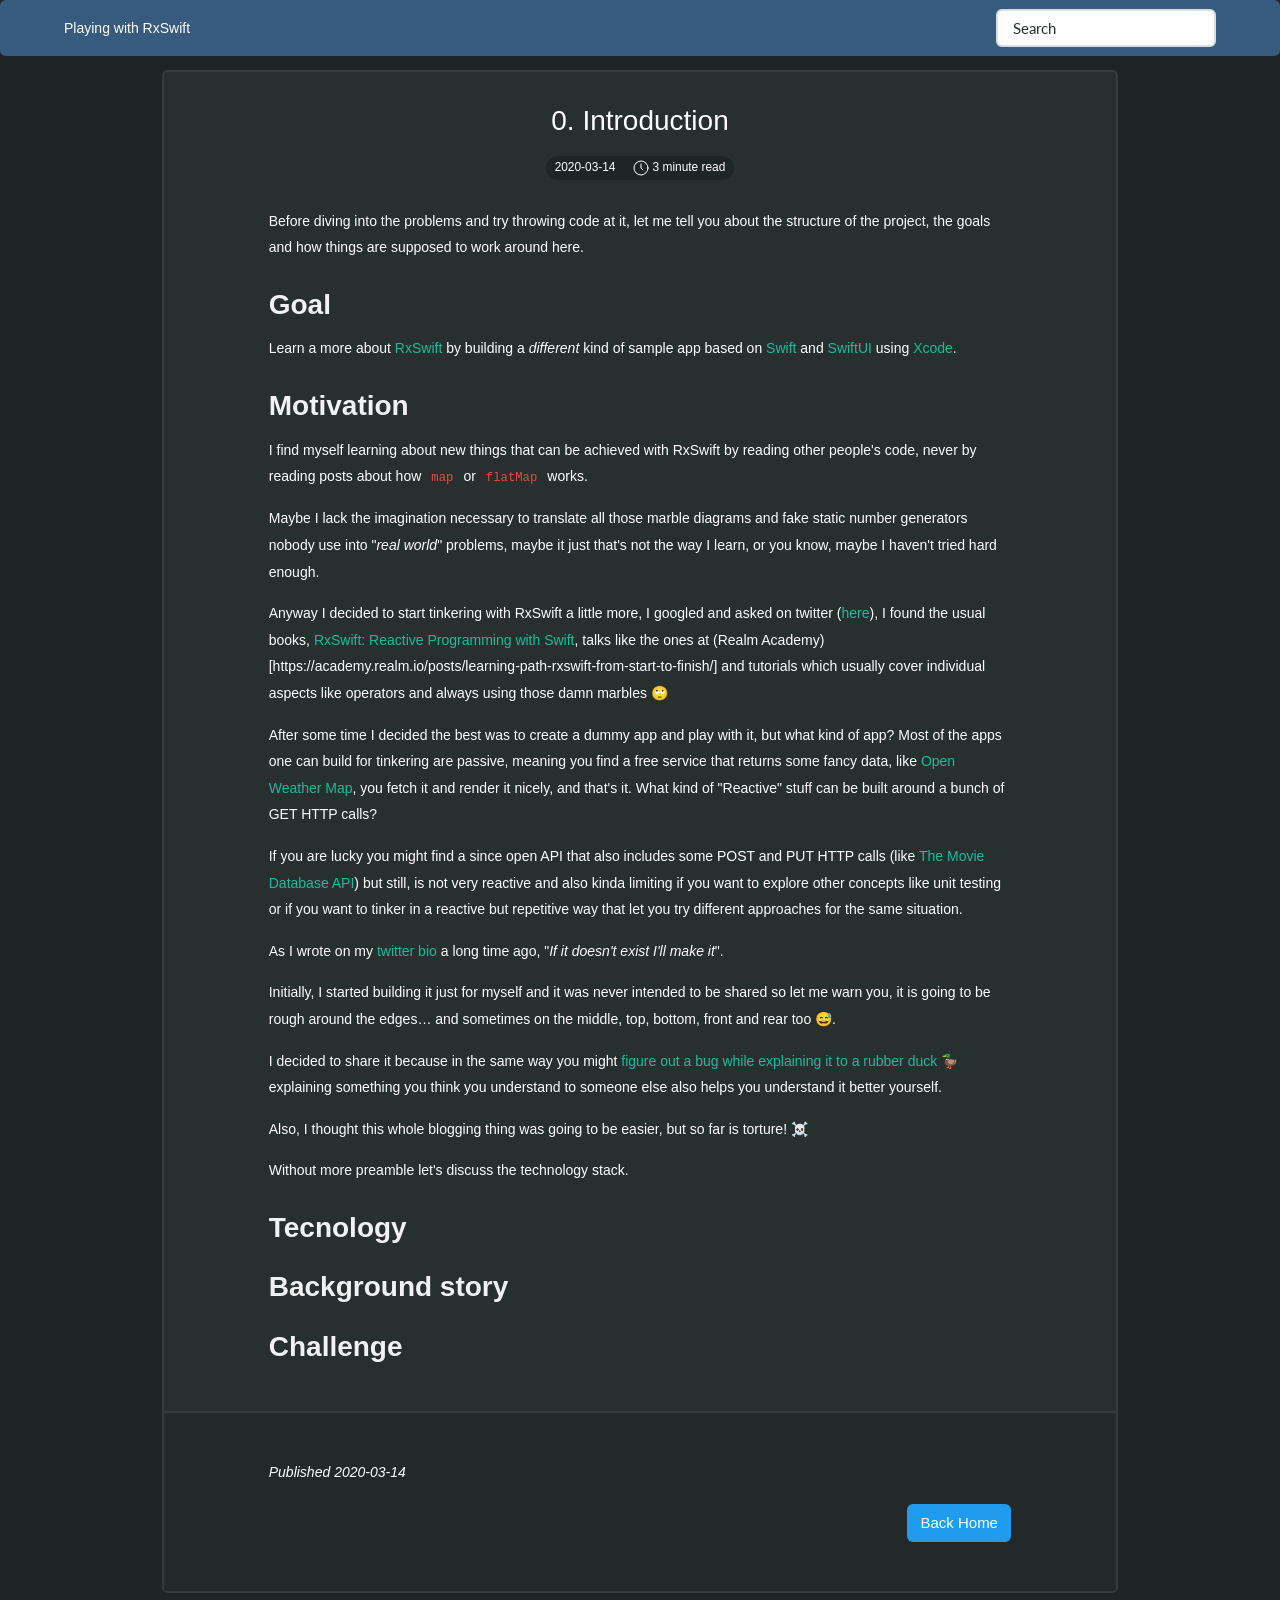
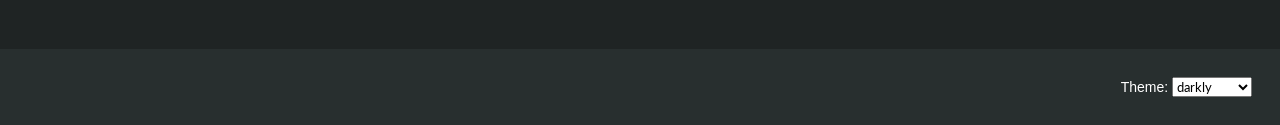
==== post-000/index.html @ ed0765fe "Rewritting history and re-adding ONLY the static content here, no markdown, no source, no nothing el" ====
<!DOCTYPE html>
<html>

<head>
    
    <meta http-equiv="X-UA-Compatible" content="IE=edge">
    <meta http-equiv="content-type" content="text/html; charset=utf-8">

    <!-- Enable responsiveness on mobile devices-->
    <meta name="viewport" content="width=device-width, initial-scale=1.0, maximum-scale=1">

    <title>
        
    </title>

    

<link id="darkly" class="stylesheet" rel="stylesheet"
    href="https:&#x2F;&#x2F;julioacarrettoni.github.io&#x2F;playing-with-rxswift&#x2F;darkly.css" />


    <!-- This script must follow css -->
    
    <script type="text/javascript" src="https:&#x2F;&#x2F;julioacarrettoni.github.io&#x2F;playing-with-rxswift&#x2F;js&#x2F;zulma_switchcss.js"></script>
    

    

    
    <script defer type="text/javascript" src="https:&#x2F;&#x2F;julioacarrettoni.github.io&#x2F;playing-with-rxswift&#x2F;elasticlunr.min.js"></script>
    <script defer type="text/javascript" src="https:&#x2F;&#x2F;julioacarrettoni.github.io&#x2F;playing-with-rxswift&#x2F;search_index.en.js"></script>
    

    
    

    <noscript>
        <style>
            .navbar-menu {
                display: block;
            }

            .js-only {
                display: none;
            }
        </style>
    </noscript>
    
</head>

<body>
    
    
<!-- START NAV -->


    

<header>
    <nav class="navbar">
        <div class="container">
            <div class="navbar-brand">
                
                <a class="navbar-item" href="/playing-with-rxswift">
                    
                    <span>Playing with RxSwift</span>
                    
                </a>
                
                <span class="navbar-burger burger" data-target="navbarMenu">
                    <span></span>
                    <span></span>
                    <span></span>
                </span>
            </div>
            <div id="navbarMenu" class="navbar-menu">
                <div class="navbar-end">
                    

                    
                    <div class="navbar-item search-container js-only">
                        <input class="input" id="search" type="search" placeholder="Search">

                        <div class="search-results box">
                            <div class="search-results__items"></div>
                        </div>
                    </div>
                    
                </div>
            </div>
        </div>
    </nav>
</header>


    

<!-- END NAV -->
<main>
    <section class="container">
        <div class="columns is-desktop">
            <div class="column is-10-desktop is-offset-1-desktop">
                <article itemscope itemtype="http://schema.org/BlogPosting">
                    <div class="card article">
                        <div class="card-content">
                            
<header>
    <div class="has-text-centered">
        <a href="https://julioacarrettoni.github.io/playing-with-rxswift/post-000/">
            <p class="title article-title">0. Introduction
            </p>
        </a>
        <div class="tags has-addons level-item">
            <span class="tag is-rounded">2020-03-14</span>
                       
            <span class="tag is-rounded">
<svg class="i-clock" viewBox="0 0 32 32" width="16" height="16" fill="none" stroke="currentcolor" stroke-linecap="round"
    stroke-linejoin="round" stroke-width="6.25%">
    <circle cx="16" cy="16" r="14" />
    <path d="M16 8 L16 16 20 20" />
</svg>
<span>&nbsp;3 minute read</span>
</span>
        </div>
    </div>
</header>

                            <div itemprop="articleBody" class="content article-body">
                                <p>Before diving into the problems and try throwing code at it, let me tell you about the structure of the project, the goals and how things are supposed to work around here.</p>
<span id="continue-reading"></span><h1 id="goal">Goal</h1>
<p>Learn a more about <a href="https://github.com/ReactiveX/RxSwift">RxSwift</a> by building a <em>different</em> kind of sample app based on <a href="https://developer.apple.com/swift/">Swift</a> and <a href="https://github.com/ReactiveX/RxSwift">SwiftUI</a> using <a href="https://github.com/ReactiveX/RxSwift">Xcode</a>.</p>
<h1 id="motivation">Motivation</h1>
<p>I find myself learning about new things that can be achieved with RxSwift by reading other people's code, never by reading posts about how <code>map</code> or <code>flatMap</code> works.</p>
<p>Maybe I lack the imagination necessary to translate all those marble diagrams and fake static number generators nobody use into &quot;<em>real world</em>&quot; problems, maybe it just that's not the way I learn, or you know, maybe I haven't tried hard enough.</p>
<p>Anyway I decided to start tinkering with RxSwift a little more, I googled and asked on twitter (<a href="https://twitter.com/dev_jac/status/1230657972470075392">here</a>), I found the usual books, <a href="https://store.raywenderlich.com/products/rxswift">RxSwift: Reactive Programming with Swift</a>, talks like the ones at (Realm Academy)[https://academy.realm.io/posts/learning-path-rxswift-from-start-to-finish/] and tutorials which usually cover individual aspects like operators and always using those damn marbles 🙄</p>
<p>After some time I decided the best was to create a dummy app and play with it, but what kind of app? Most of the apps one can build for tinkering are passive, meaning you find a free service that returns some fancy data, like <a href="https://openweathermap.org/api">Open Weather Map</a>, you fetch it and render it nicely, and that's it. What kind of &quot;Reactive&quot; stuff can be built around a bunch of GET HTTP calls?</p>
<p>If you are lucky you might find a since open API that also includes some POST and PUT HTTP calls (like <a href="https://developers.themoviedb.org/3/account/mark-as-favorite">The Movie Database API</a>) but still, is not very reactive and also kinda limiting if you want to explore other concepts like unit testing or if you want to tinker in a reactive but repetitive way that let you try different approaches for the same situation.</p>
<p>As I wrote on my <a href="https://twitter.com/dev_jac">twitter bio</a> a long time ago, &quot;<em>If it doesn't exist I'll make it</em>&quot;.</p>
<p>Initially, I started building it just for myself and it was never intended to be shared so let me warn you, it is going to be rough around the edges… and sometimes on the middle, top, bottom, front and rear too 😅.</p>
<p>I decided to share it because in the same way you might <a href="https://en.wikipedia.org/wiki/Rubber_duck_debugging">figure out a bug while explaining it to a rubber duck 🦆</a> explaining something you think you understand to someone else also helps you understand it better yourself.</p>
<p>Also, I thought this whole blogging thing was going to be easier, but so far is torture! ☠️</p>
<p>Without more preamble let's discuss the technology stack.</p>
<h1 id="tecnology">Tecnology</h1>
<h1 id="background-story">Background story</h1>
<h1 id="challenge">Challenge</h1>

                            </div>
                        </div>
                        
                        
<footer class="card-footer">
    <div class="article-footer">
        <div class="columns is-multiline">
            <div class="column is-12">
                <p>
                    Published
                    

<time datetime="2020-03-14">
    2020-03-14
</time>


                    


                    


                    


                </p>
            </div>
            <div class="column">
                <a class="button is-pulled-right is-info" href="/playing-with-rxswift">Back Home</a>
            </div>
        </div>
    </div>
</footer>

                        
                    </div>
                </article>
            </div>
        </div>
    </section>
</main>

    
    

<footer class="footer js-only">
    <div class="columns">
        <div class="column">
            <div class="content is-flex">
                <div class="theme-select-container">
                    Theme:
                    <select id="theme-select">
                        
                        
                        
                        
                        
                        <option value="default">default</option>
                        
                        
                        
                        
                        
                        
                        <option selected="selected" value="darkly">darkly</option>
                        
                        
                        
                        
                        
                        
                        <option value="flatly">flatly</option>
                        
                        
                        
                        
                        
                        
                        <option value="pulse">pulse</option>
                        
                        
                        
                        
                        
                        
                        <option value="simplex">simplex</option>
                        
                        
                        
                        
                        
                        
                        <option value="lux">lux</option>
                        
                        
                        
                        
                        
                        
                        <option value="slate">slate</option>
                        
                        
                        
                        
                        
                        
                        <option value="solar">solar</option>
                        
                        
                        
                        
                        
                        
                        <option value="superhero">superhero</option>
                        
                        
                    </select>
                </div>
            </div>
        </div>
    </div>
</footer>


    

    <script type="text/javascript" src="https:&#x2F;&#x2F;julioacarrettoni.github.io&#x2F;playing-with-rxswift&#x2F;js&#x2F;zulma_navbar.js"></script>

    
    <script type="text/javascript" src="https:&#x2F;&#x2F;julioacarrettoni.github.io&#x2F;playing-with-rxswift&#x2F;js&#x2F;zulma_search.js"></script>
    

    
</body>

</html>
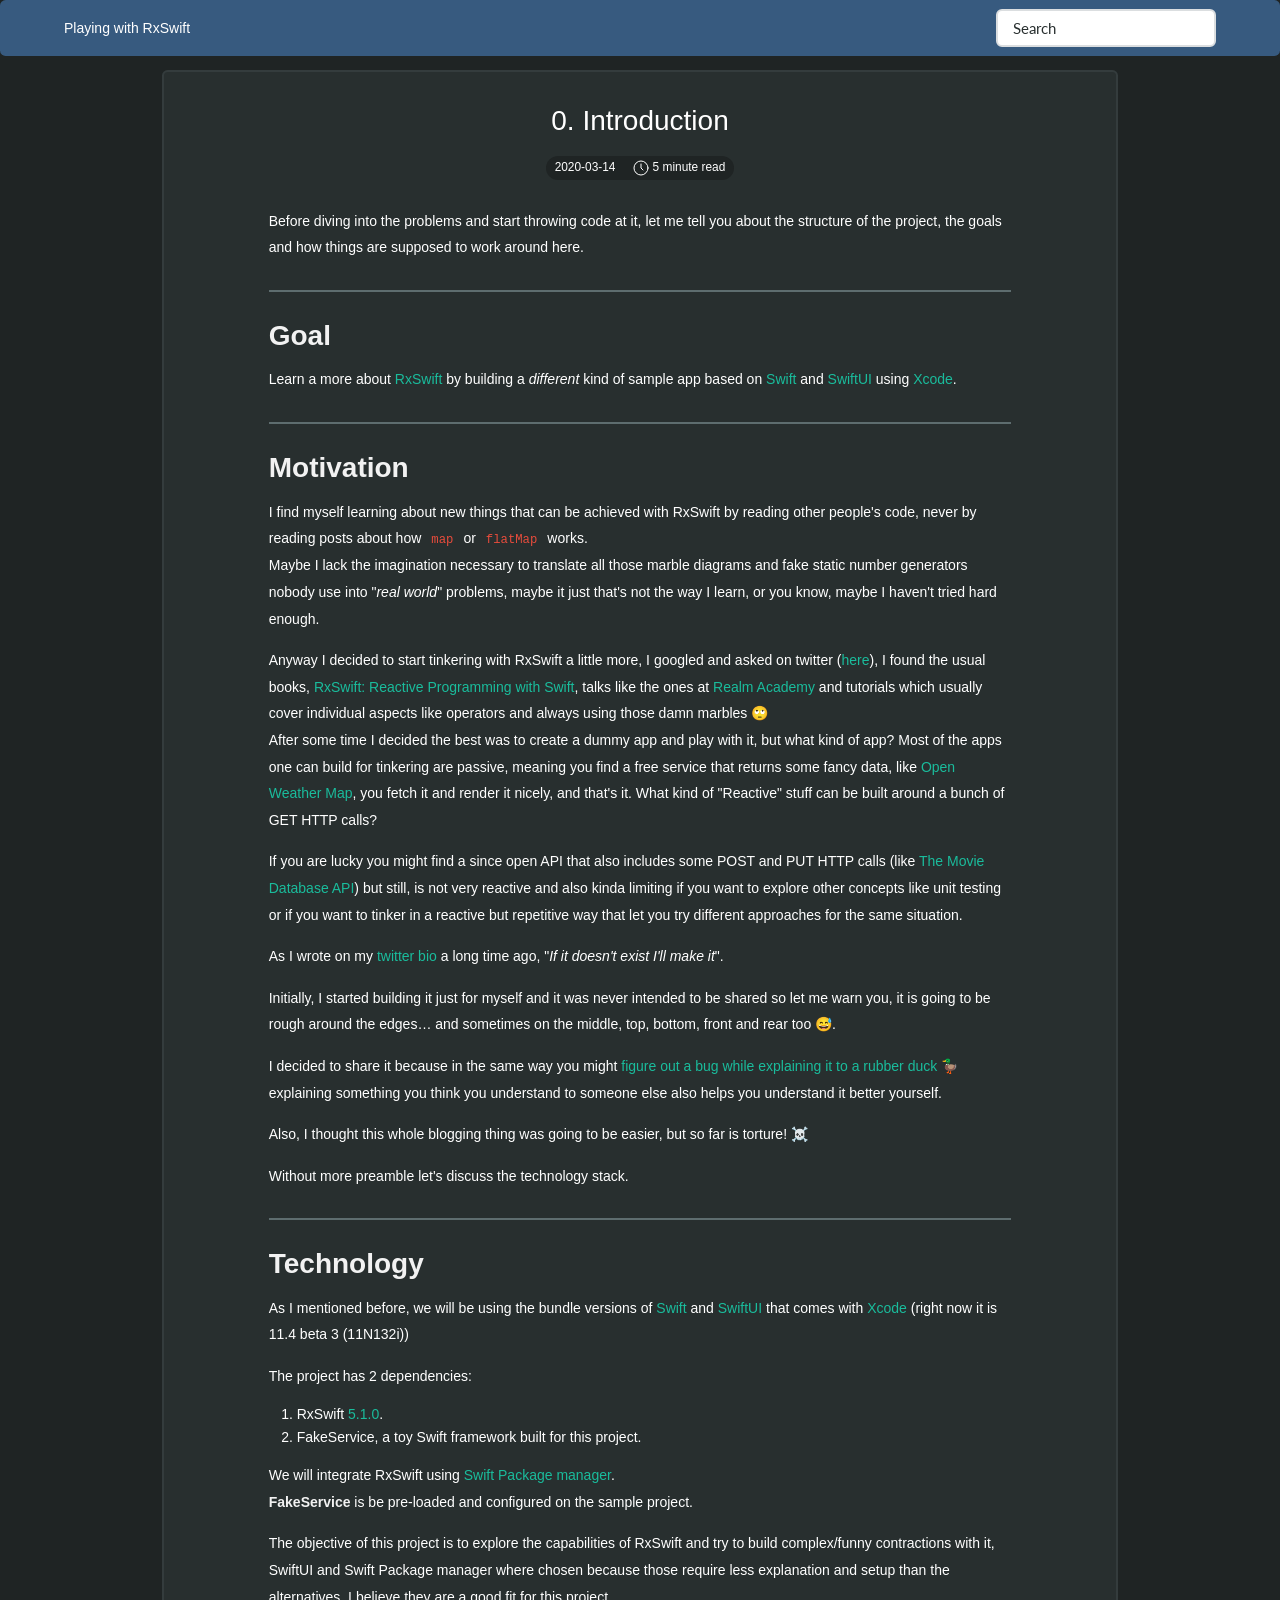
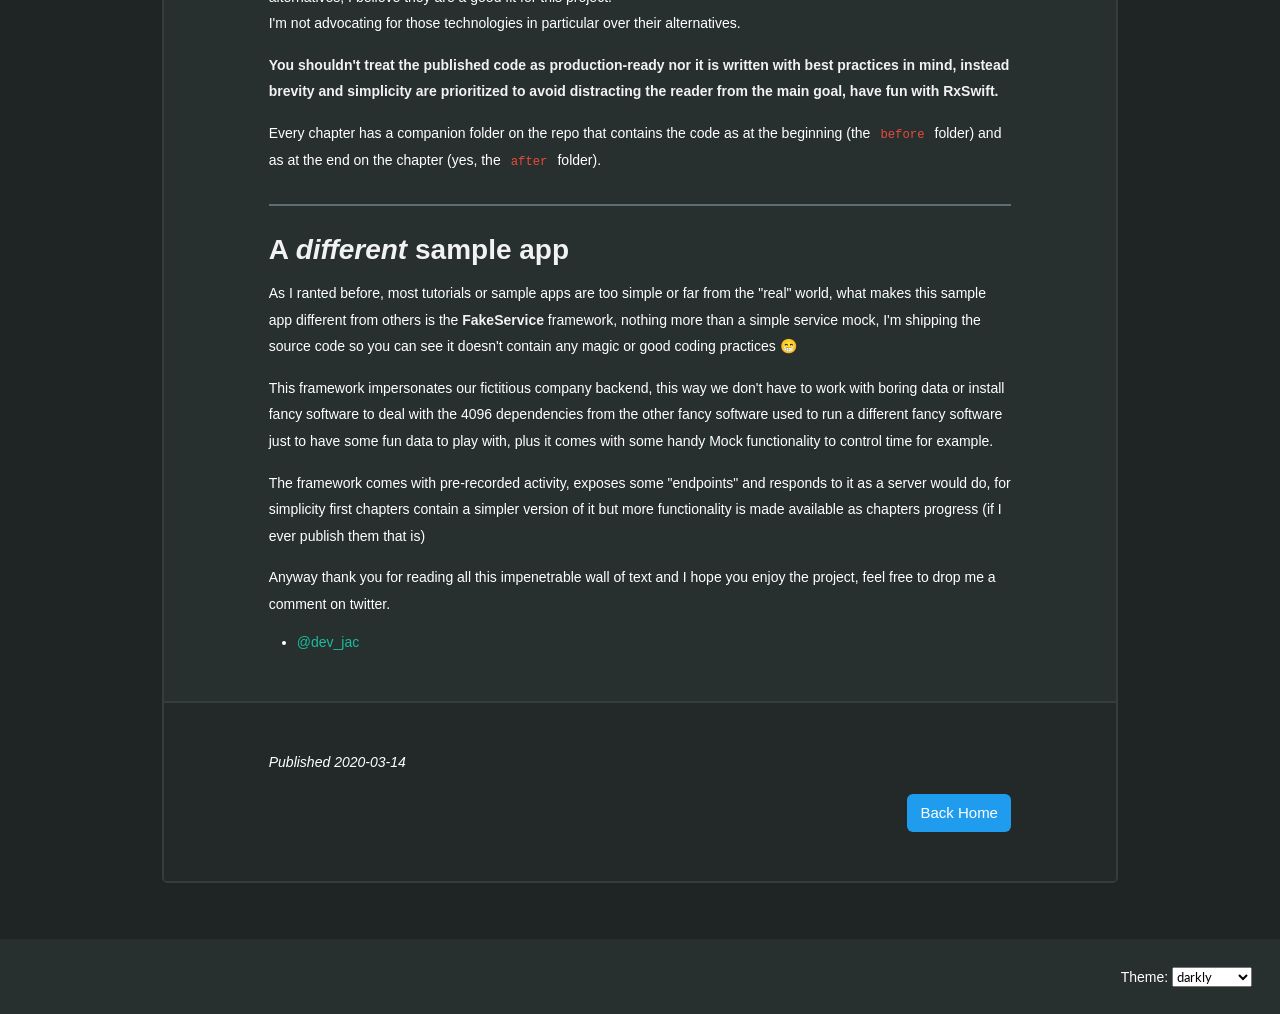
==== commit a615755d: "Publishing the first post" ====
--- a/post-000/index.html
+++ b/post-000/index.html
@@ -119,30 +119,56 @@
     <circle cx="16" cy="16" r="14" />
     <path d="M16 8 L16 16 20 20" />
 </svg>
-<span>&nbsp;3 minute read</span>
+<span>&nbsp;5 minute read</span>
 </span>
         </div>
     </div>
 </header>
 
                             <div itemprop="articleBody" class="content article-body">
-                                <p>Before diving into the problems and try throwing code at it, let me tell you about the structure of the project, the goals and how things are supposed to work around here.</p>
-<span id="continue-reading"></span><h1 id="goal">Goal</h1>
+                                <p>Before diving into the problems and start throwing code at it, let me tell you about the structure of the project, the goals and how things are supposed to work around here.</p>
+<span id="continue-reading"></span><table><thead><tr><th></th></tr></thead><tbody>
+</tbody></table>
+<h1 id="goal">Goal</h1>
 <p>Learn a more about <a href="https://github.com/ReactiveX/RxSwift">RxSwift</a> by building a <em>different</em> kind of sample app based on <a href="https://developer.apple.com/swift/">Swift</a> and <a href="https://github.com/ReactiveX/RxSwift">SwiftUI</a> using <a href="https://github.com/ReactiveX/RxSwift">Xcode</a>.</p>
+<table><thead><tr><th></th></tr></thead><tbody>
+</tbody></table>
 <h1 id="motivation">Motivation</h1>
-<p>I find myself learning about new things that can be achieved with RxSwift by reading other people's code, never by reading posts about how <code>map</code> or <code>flatMap</code> works.</p>
-<p>Maybe I lack the imagination necessary to translate all those marble diagrams and fake static number generators nobody use into &quot;<em>real world</em>&quot; problems, maybe it just that's not the way I learn, or you know, maybe I haven't tried hard enough.</p>
-<p>Anyway I decided to start tinkering with RxSwift a little more, I googled and asked on twitter (<a href="https://twitter.com/dev_jac/status/1230657972470075392">here</a>), I found the usual books, <a href="https://store.raywenderlich.com/products/rxswift">RxSwift: Reactive Programming with Swift</a>, talks like the ones at (Realm Academy)[https://academy.realm.io/posts/learning-path-rxswift-from-start-to-finish/] and tutorials which usually cover individual aspects like operators and always using those damn marbles 🙄</p>
-<p>After some time I decided the best was to create a dummy app and play with it, but what kind of app? Most of the apps one can build for tinkering are passive, meaning you find a free service that returns some fancy data, like <a href="https://openweathermap.org/api">Open Weather Map</a>, you fetch it and render it nicely, and that's it. What kind of &quot;Reactive&quot; stuff can be built around a bunch of GET HTTP calls?</p>
+<p>I find myself learning about new things that can be achieved with RxSwift by reading other people's code, never by reading posts about how <code>map</code> or <code>flatMap</code> works.<br />
+Maybe I lack the imagination necessary to translate all those marble diagrams and fake static number generators nobody use into &quot;<em>real world</em>&quot; problems, maybe it just that's not the way I learn, or you know, maybe I haven't tried hard enough.</p>
+<p>Anyway I decided to start tinkering with RxSwift a little more, I googled and asked on twitter (<a href="https://twitter.com/dev_jac/status/1230657972470075392">here</a>), I found the usual books, <a href="https://store.raywenderlich.com/products/rxswift">RxSwift: Reactive Programming with Swift</a>, talks like the ones at <a href="https://academy.realm.io/posts/learning-path-rxswift-from-start-to-finish/">Realm Academy</a> and tutorials which usually cover individual aspects like operators and always using those damn marbles 🙄<br />
+After some time I decided the best was to create a dummy app and play with it, but what kind of app? Most of the apps one can build for tinkering are passive, meaning you find a free service that returns some fancy data, like <a href="https://openweathermap.org/api">Open Weather Map</a>, you fetch it and render it nicely, and that's it. What kind of &quot;Reactive&quot; stuff can be built around a bunch of GET HTTP calls?</p>
 <p>If you are lucky you might find a since open API that also includes some POST and PUT HTTP calls (like <a href="https://developers.themoviedb.org/3/account/mark-as-favorite">The Movie Database API</a>) but still, is not very reactive and also kinda limiting if you want to explore other concepts like unit testing or if you want to tinker in a reactive but repetitive way that let you try different approaches for the same situation.</p>
 <p>As I wrote on my <a href="https://twitter.com/dev_jac">twitter bio</a> a long time ago, &quot;<em>If it doesn't exist I'll make it</em>&quot;.</p>
 <p>Initially, I started building it just for myself and it was never intended to be shared so let me warn you, it is going to be rough around the edges… and sometimes on the middle, top, bottom, front and rear too 😅.</p>
 <p>I decided to share it because in the same way you might <a href="https://en.wikipedia.org/wiki/Rubber_duck_debugging">figure out a bug while explaining it to a rubber duck 🦆</a> explaining something you think you understand to someone else also helps you understand it better yourself.</p>
 <p>Also, I thought this whole blogging thing was going to be easier, but so far is torture! ☠️</p>
 <p>Without more preamble let's discuss the technology stack.</p>
-<h1 id="tecnology">Tecnology</h1>
-<h1 id="background-story">Background story</h1>
-<h1 id="challenge">Challenge</h1>
+<table><thead><tr><th></th></tr></thead><tbody>
+</tbody></table>
+<h1 id="technology">Technology</h1>
+<p>As I mentioned before, we will be using the bundle versions of <a href="https://developer.apple.com/swift/">Swift</a> and <a href="https://github.com/ReactiveX/RxSwift">SwiftUI</a> that comes with <a href="https://github.com/ReactiveX/RxSwift">Xcode</a> (right now it is 11.4 beta 3 (11N132i))</p>
+<p>The project has 2 dependencies:</p>
+<ol>
+<li>RxSwift <a href="https://github.com/ReactiveX/RxSwift">5.1.0</a>.</li>
+<li>FakeService, a toy Swift framework built for this project.</li>
+</ol>
+<p>We will integrate RxSwift using <a href="https://swift.org/package-manager/">Swift Package manager</a>.<br />
+<strong>FakeService</strong> is be pre-loaded and configured on the sample project.</p>
+<p>The objective of this project is to explore the capabilities of RxSwift and try to build complex/funny contractions with it, SwiftUI and Swift Package manager where chosen because those require less explanation and setup than the alternatives, I believe they are a good fit for this project.<br />
+I'm not advocating for those technologies in particular over their alternatives.</p>
+<p><strong>You shouldn't treat the published code as production-ready nor it is written with best practices in mind, instead brevity and simplicity are prioritized to avoid distracting the reader from the main goal, have fun with RxSwift.</strong></p>
+<p>Every chapter has a companion folder on the repo that contains the code as at the beginning (the <code>before</code> folder) and as at the end on the chapter (yes, the <code>after</code> folder).</p>
+<table><thead><tr><th></th></tr></thead><tbody>
+</tbody></table>
+<h1 id="a-different-sample-app">A <em>different</em> sample app</h1>
+<p>As I ranted before, most tutorials or sample apps are too simple or far from the &quot;real&quot; world, what makes this sample app different from others is the <strong>FakeService</strong> framework, nothing more than a simple service mock, I'm shipping the source code so you can see it doesn't contain any magic or good coding practices 😁</p>
+<p>This framework impersonates our fictitious company backend, this way we don't have to work with boring data or install fancy software to deal with the 4096 dependencies from the other fancy software used to run a different fancy software just to have some fun data to play with, plus it comes with some handy Mock functionality to control time for example.</p>
+<p>The framework comes with pre-recorded activity, exposes some &quot;endpoints&quot; and responds to it as a server would do, for simplicity first chapters contain a simpler version of it but more functionality is made available as chapters progress (if I ever publish them that is)</p>
+<p>Anyway thank you for reading all this impenetrable wall of text and I hope you enjoy the project, feel free to drop me a comment on twitter.</p>
+<ul>
+<li><a href="https://twitter.com/dev_jac">@dev_jac</a></li>
+</ul>
 
                             </div>
                         </div>
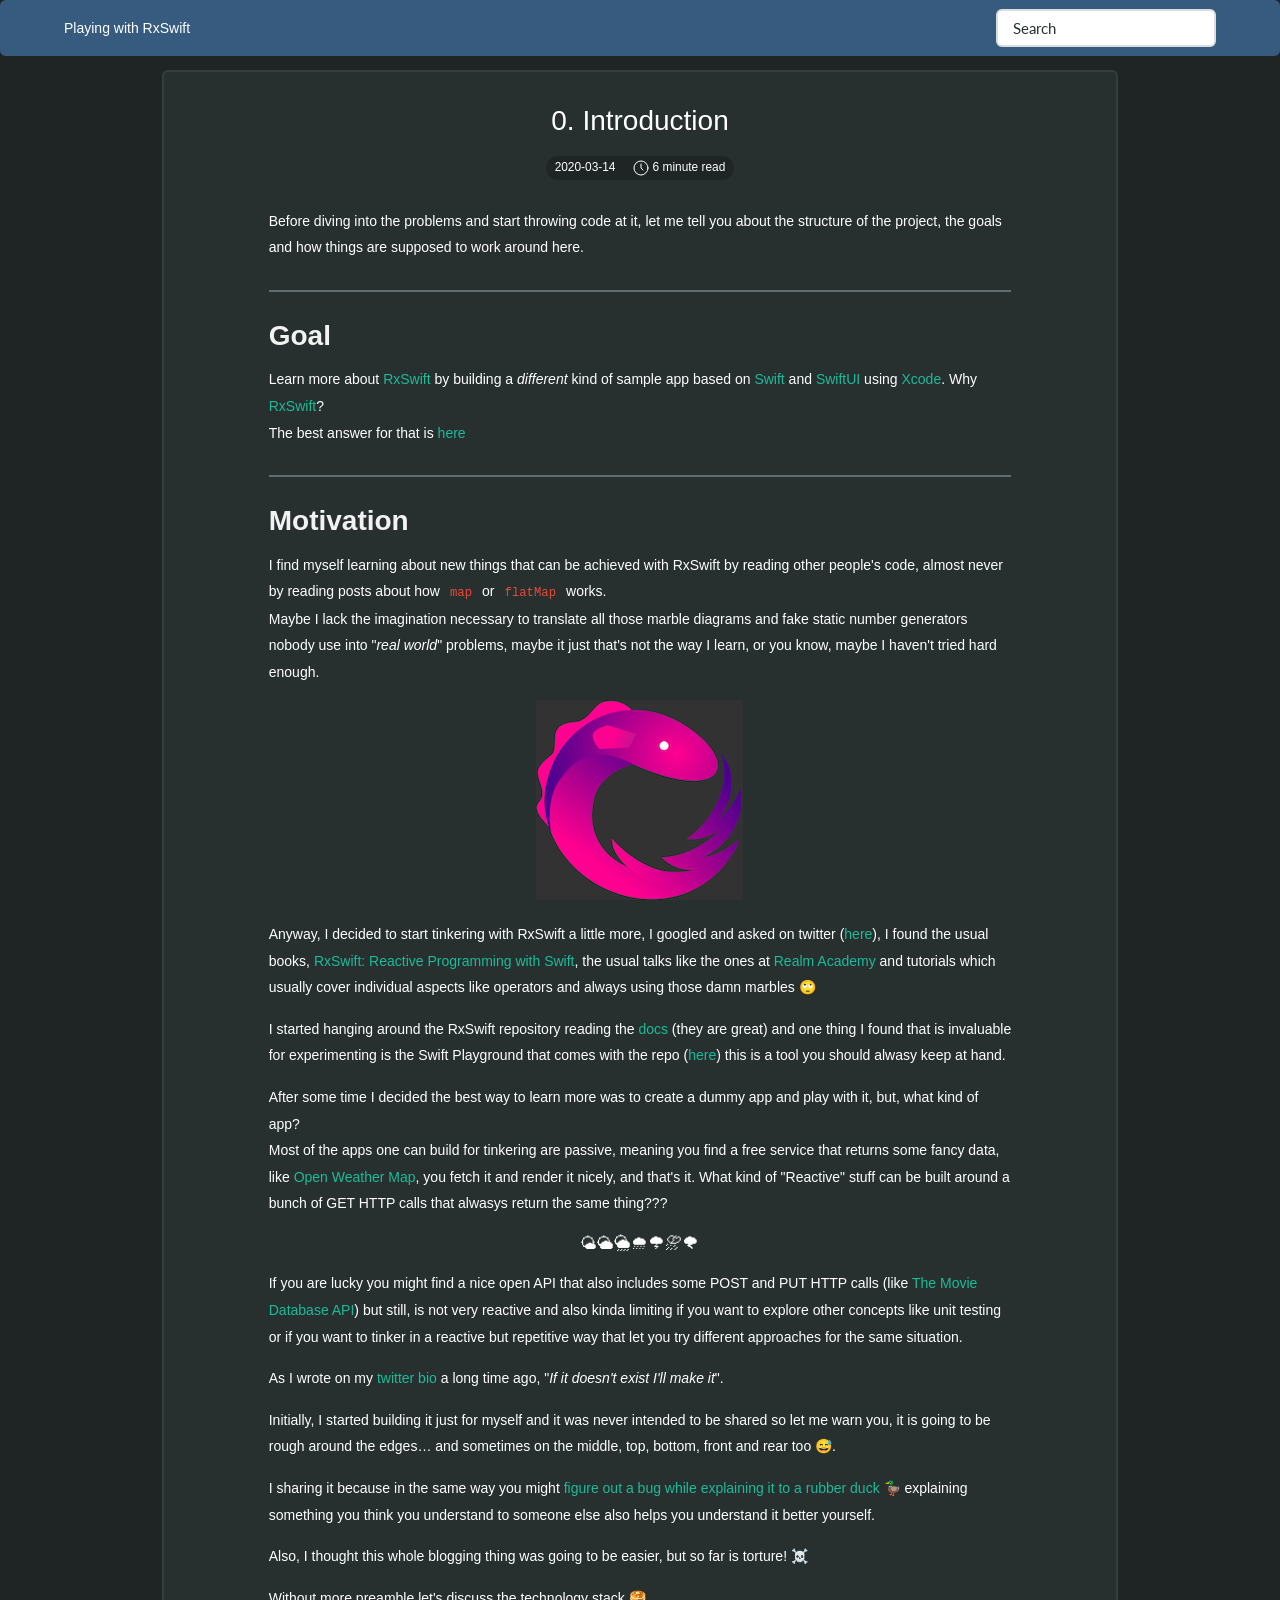
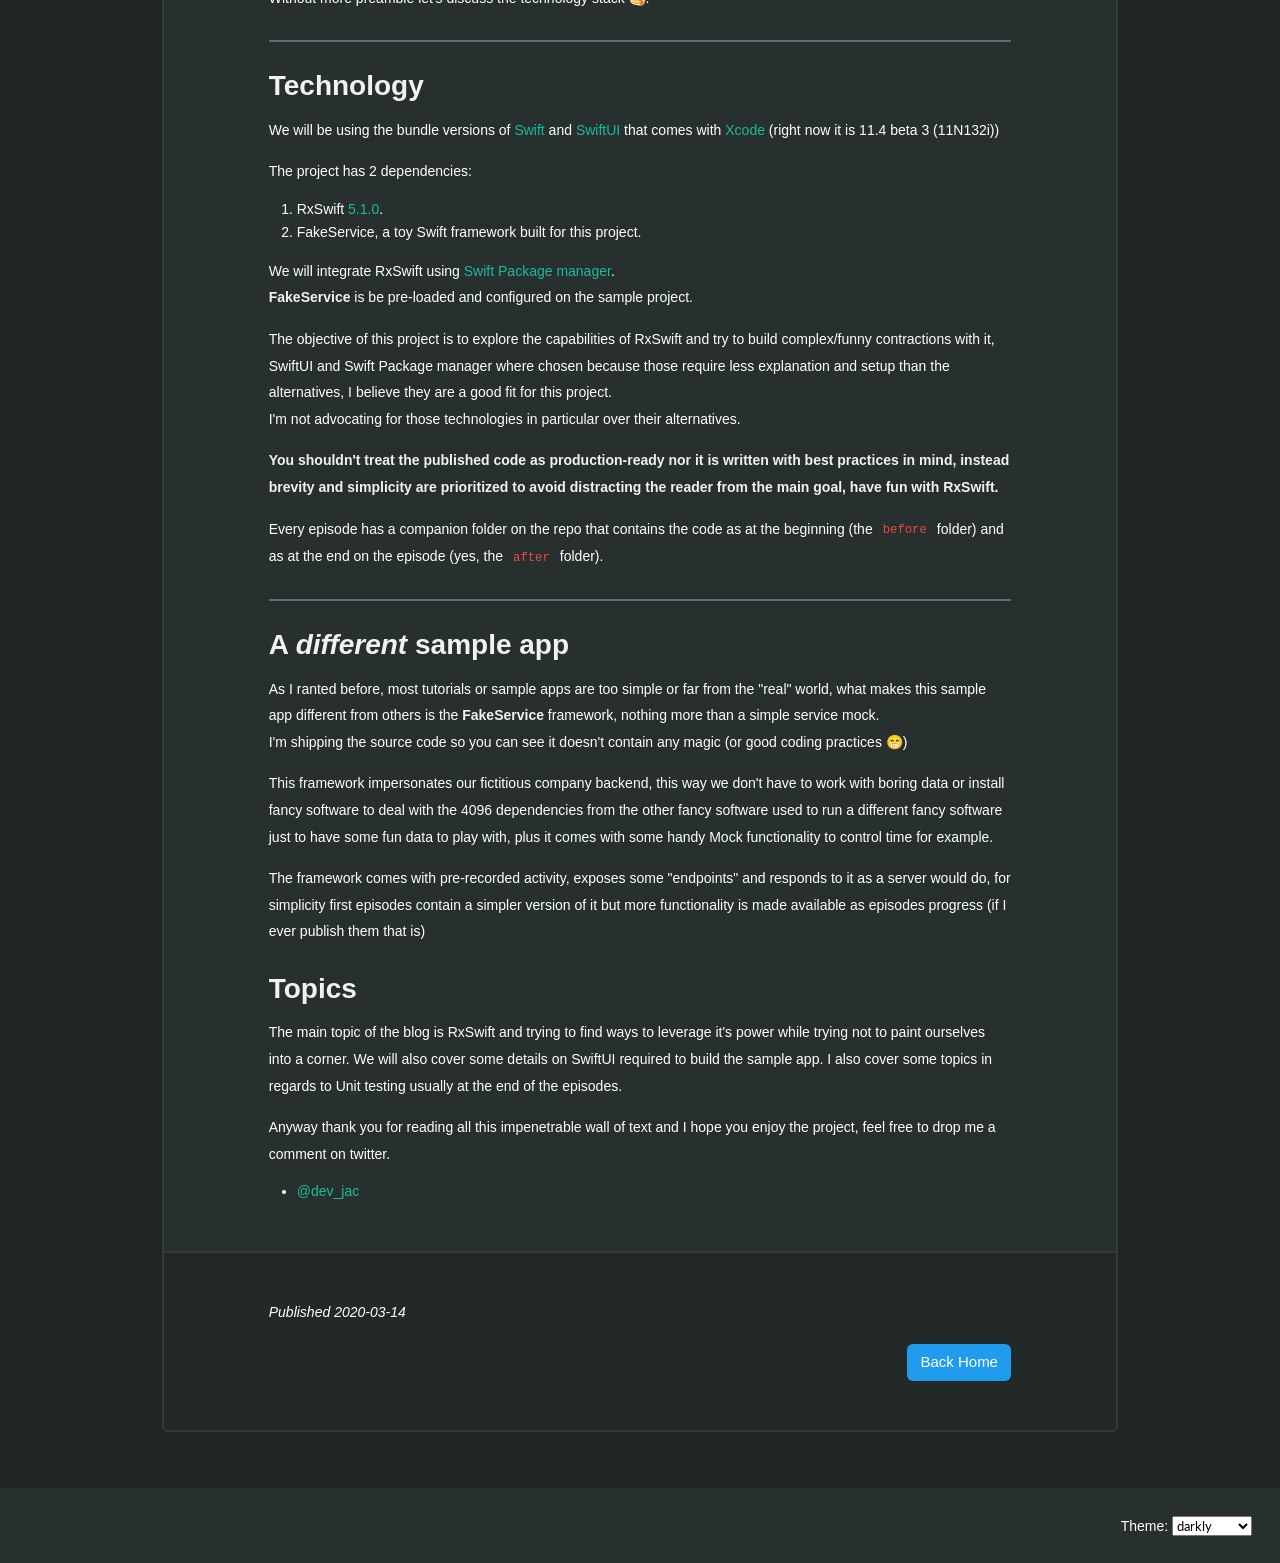
==== commit 1968f76e: "Updated post 1" ====
--- a/post-000/index.html
+++ b/post-000/index.html
@@ -119,7 +119,7 @@
     <circle cx="16" cy="16" r="14" />
     <path d="M16 8 L16 16 20 20" />
 </svg>
-<span>&nbsp;5 minute read</span>
+<span>&nbsp;6 minute read</span>
 </span>
         </div>
     </div>
@@ -130,24 +130,30 @@
 <span id="continue-reading"></span><table><thead><tr><th></th></tr></thead><tbody>
 </tbody></table>
 <h1 id="goal">Goal</h1>
-<p>Learn a more about <a href="https://github.com/ReactiveX/RxSwift">RxSwift</a> by building a <em>different</em> kind of sample app based on <a href="https://developer.apple.com/swift/">Swift</a> and <a href="https://github.com/ReactiveX/RxSwift">SwiftUI</a> using <a href="https://github.com/ReactiveX/RxSwift">Xcode</a>.</p>
+<p>Learn more about <a href="https://github.com/ReactiveX/RxSwift">RxSwift</a> by building a <em>different</em> kind of sample app based on <a href="https://developer.apple.com/swift/">Swift</a> and <a href="https://developer.apple.com/xcode/swiftui/">SwiftUI</a> using <a href="https://developer.apple.com/xcode/">Xcode</a>.
+Why <a href="https://github.com/ReactiveX/RxSwift">RxSwift</a>?<br />
+The best answer for that is <a href="https://github.com/ReactiveX/RxSwift/blob/master/Documentation/Why.md">here</a></p>
 <table><thead><tr><th></th></tr></thead><tbody>
 </tbody></table>
 <h1 id="motivation">Motivation</h1>
-<p>I find myself learning about new things that can be achieved with RxSwift by reading other people's code, never by reading posts about how <code>map</code> or <code>flatMap</code> works.<br />
+<p>I find myself learning about new things that can be achieved with RxSwift by reading other people's code, almost never by reading posts about how <code>map</code> or <code>flatMap</code> works.<br />
 Maybe I lack the imagination necessary to translate all those marble diagrams and fake static number generators nobody use into &quot;<em>real world</em>&quot; problems, maybe it just that's not the way I learn, or you know, maybe I haven't tried hard enough.</p>
-<p>Anyway I decided to start tinkering with RxSwift a little more, I googled and asked on twitter (<a href="https://twitter.com/dev_jac/status/1230657972470075392">here</a>), I found the usual books, <a href="https://store.raywenderlich.com/products/rxswift">RxSwift: Reactive Programming with Swift</a>, talks like the ones at <a href="https://academy.realm.io/posts/learning-path-rxswift-from-start-to-finish/">Realm Academy</a> and tutorials which usually cover individual aspects like operators and always using those damn marbles 🙄<br />
-After some time I decided the best was to create a dummy app and play with it, but what kind of app? Most of the apps one can build for tinkering are passive, meaning you find a free service that returns some fancy data, like <a href="https://openweathermap.org/api">Open Weather Map</a>, you fetch it and render it nicely, and that's it. What kind of &quot;Reactive&quot; stuff can be built around a bunch of GET HTTP calls?</p>
-<p>If you are lucky you might find a since open API that also includes some POST and PUT HTTP calls (like <a href="https://developers.themoviedb.org/3/account/mark-as-favorite">The Movie Database API</a>) but still, is not very reactive and also kinda limiting if you want to explore other concepts like unit testing or if you want to tinker in a reactive but repetitive way that let you try different approaches for the same situation.</p>
+<div align="center"><img src="../../rxswift_logo.png" alt="RxSwift Logo"></div>
+<p>Anyway, I decided to start tinkering with RxSwift a little more, I googled and asked on twitter (<a href="https://twitter.com/dev_jac/status/1230657972470075392">here</a>), I found the usual books, <a href="https://store.raywenderlich.com/products/rxswift">RxSwift: Reactive Programming with Swift</a>, the usual talks like the ones at <a href="https://academy.realm.io/posts/learning-path-rxswift-from-start-to-finish/">Realm Academy</a> and tutorials which usually cover individual aspects like operators and always using those damn marbles 🙄</p>
+<p>I started hanging around the RxSwift repository reading the <a href="https://github.com/ReactiveX/RxSwift/tree/master/Documentation">docs</a> (they are great) and one thing I found that is invaluable for experimenting is the Swift Playground that comes with the repo (<a href="https://github.com/ReactiveX/RxSwift/blob/master/Documentation/Playgrounds.md">here</a>) this is a tool you should alwasy keep at hand.</p>
+<p>After some time I decided the best way to learn more was to create a dummy app and play with it, but, what kind of app?<br />
+Most of the apps one can build for tinkering are passive, meaning you find a free service that returns some fancy data, like <a href="https://openweathermap.org/api">Open Weather Map</a>, you fetch it and render it nicely, and that's it. What kind of &quot;Reactive&quot; stuff can be built around a bunch of GET HTTP calls that alwasys return the same thing???</p>
+<div align="center"><big>🌤🌥🌦🌨🌩⛈🌪</big></div>
+<p>If you are lucky you might find a nice open API that also includes some POST and PUT HTTP calls (like <a href="https://developers.themoviedb.org/3/account/mark-as-favorite">The Movie Database API</a>) but still, is not very reactive and also kinda limiting if you want to explore other concepts like unit testing or if you want to tinker in a reactive but repetitive way that let you try different approaches for the same situation.</p>
 <p>As I wrote on my <a href="https://twitter.com/dev_jac">twitter bio</a> a long time ago, &quot;<em>If it doesn't exist I'll make it</em>&quot;.</p>
 <p>Initially, I started building it just for myself and it was never intended to be shared so let me warn you, it is going to be rough around the edges… and sometimes on the middle, top, bottom, front and rear too 😅.</p>
-<p>I decided to share it because in the same way you might <a href="https://en.wikipedia.org/wiki/Rubber_duck_debugging">figure out a bug while explaining it to a rubber duck 🦆</a> explaining something you think you understand to someone else also helps you understand it better yourself.</p>
+<p>I sharing it because in the same way you might <a href="https://en.wikipedia.org/wiki/Rubber_duck_debugging">figure out a bug while explaining it to a rubber duck 🦆</a> explaining something you think you understand to someone else also helps you understand it better yourself.</p>
 <p>Also, I thought this whole blogging thing was going to be easier, but so far is torture! ☠️</p>
-<p>Without more preamble let's discuss the technology stack.</p>
+<p>Without more preamble let's discuss the technology stack 🥞.</p>
 <table><thead><tr><th></th></tr></thead><tbody>
 </tbody></table>
 <h1 id="technology">Technology</h1>
-<p>As I mentioned before, we will be using the bundle versions of <a href="https://developer.apple.com/swift/">Swift</a> and <a href="https://github.com/ReactiveX/RxSwift">SwiftUI</a> that comes with <a href="https://github.com/ReactiveX/RxSwift">Xcode</a> (right now it is 11.4 beta 3 (11N132i))</p>
+<p>We will be using the bundle versions of <a href="https://developer.apple.com/swift/">Swift</a> and <a href="https://developer.apple.com/xcode/swiftui/">SwiftUI</a> that comes with <a href="https://developer.apple.com/xcode/">Xcode</a> (right now it is 11.4 beta 3 (11N132i))</p>
 <p>The project has 2 dependencies:</p>
 <ol>
 <li>RxSwift <a href="https://github.com/ReactiveX/RxSwift">5.1.0</a>.</li>
@@ -158,13 +164,16 @@
 <p>The objective of this project is to explore the capabilities of RxSwift and try to build complex/funny contractions with it, SwiftUI and Swift Package manager where chosen because those require less explanation and setup than the alternatives, I believe they are a good fit for this project.<br />
 I'm not advocating for those technologies in particular over their alternatives.</p>
 <p><strong>You shouldn't treat the published code as production-ready nor it is written with best practices in mind, instead brevity and simplicity are prioritized to avoid distracting the reader from the main goal, have fun with RxSwift.</strong></p>
-<p>Every chapter has a companion folder on the repo that contains the code as at the beginning (the <code>before</code> folder) and as at the end on the chapter (yes, the <code>after</code> folder).</p>
+<p>Every episode has a companion folder on the repo that contains the code as at the beginning (the <code>before</code> folder) and as at the end on the episode (yes, the <code>after</code> folder).</p>
 <table><thead><tr><th></th></tr></thead><tbody>
 </tbody></table>
 <h1 id="a-different-sample-app">A <em>different</em> sample app</h1>
-<p>As I ranted before, most tutorials or sample apps are too simple or far from the &quot;real&quot; world, what makes this sample app different from others is the <strong>FakeService</strong> framework, nothing more than a simple service mock, I'm shipping the source code so you can see it doesn't contain any magic or good coding practices 😁</p>
+<p>As I ranted before, most tutorials or sample apps are too simple or far from the &quot;real&quot; world, what makes this sample app different from others is the <strong>FakeService</strong> framework, nothing more than a simple service mock.<br />
+I'm shipping the source code so you can see it doesn't contain any magic (or good coding practices 😁)</p>
 <p>This framework impersonates our fictitious company backend, this way we don't have to work with boring data or install fancy software to deal with the 4096 dependencies from the other fancy software used to run a different fancy software just to have some fun data to play with, plus it comes with some handy Mock functionality to control time for example.</p>
-<p>The framework comes with pre-recorded activity, exposes some &quot;endpoints&quot; and responds to it as a server would do, for simplicity first chapters contain a simpler version of it but more functionality is made available as chapters progress (if I ever publish them that is)</p>
+<p>The framework comes with pre-recorded activity, exposes some &quot;endpoints&quot; and responds to it as a server would do, for simplicity first episodes contain a simpler version of it but more functionality is made available as episodes progress (if I ever publish them that is)</p>
+<h1 id="topics">Topics</h1>
+<p>The main topic of the blog is RxSwift and trying to find ways to leverage it's power while trying not to paint ourselves into a corner. We will also cover some details on SwiftUI required to build the sample app. I also cover some topics in regards to Unit testing usually at the end of the episodes.</p>
 <p>Anyway thank you for reading all this impenetrable wall of text and I hope you enjoy the project, feel free to drop me a comment on twitter.</p>
 <ul>
 <li><a href="https://twitter.com/dev_jac">@dev_jac</a></li>
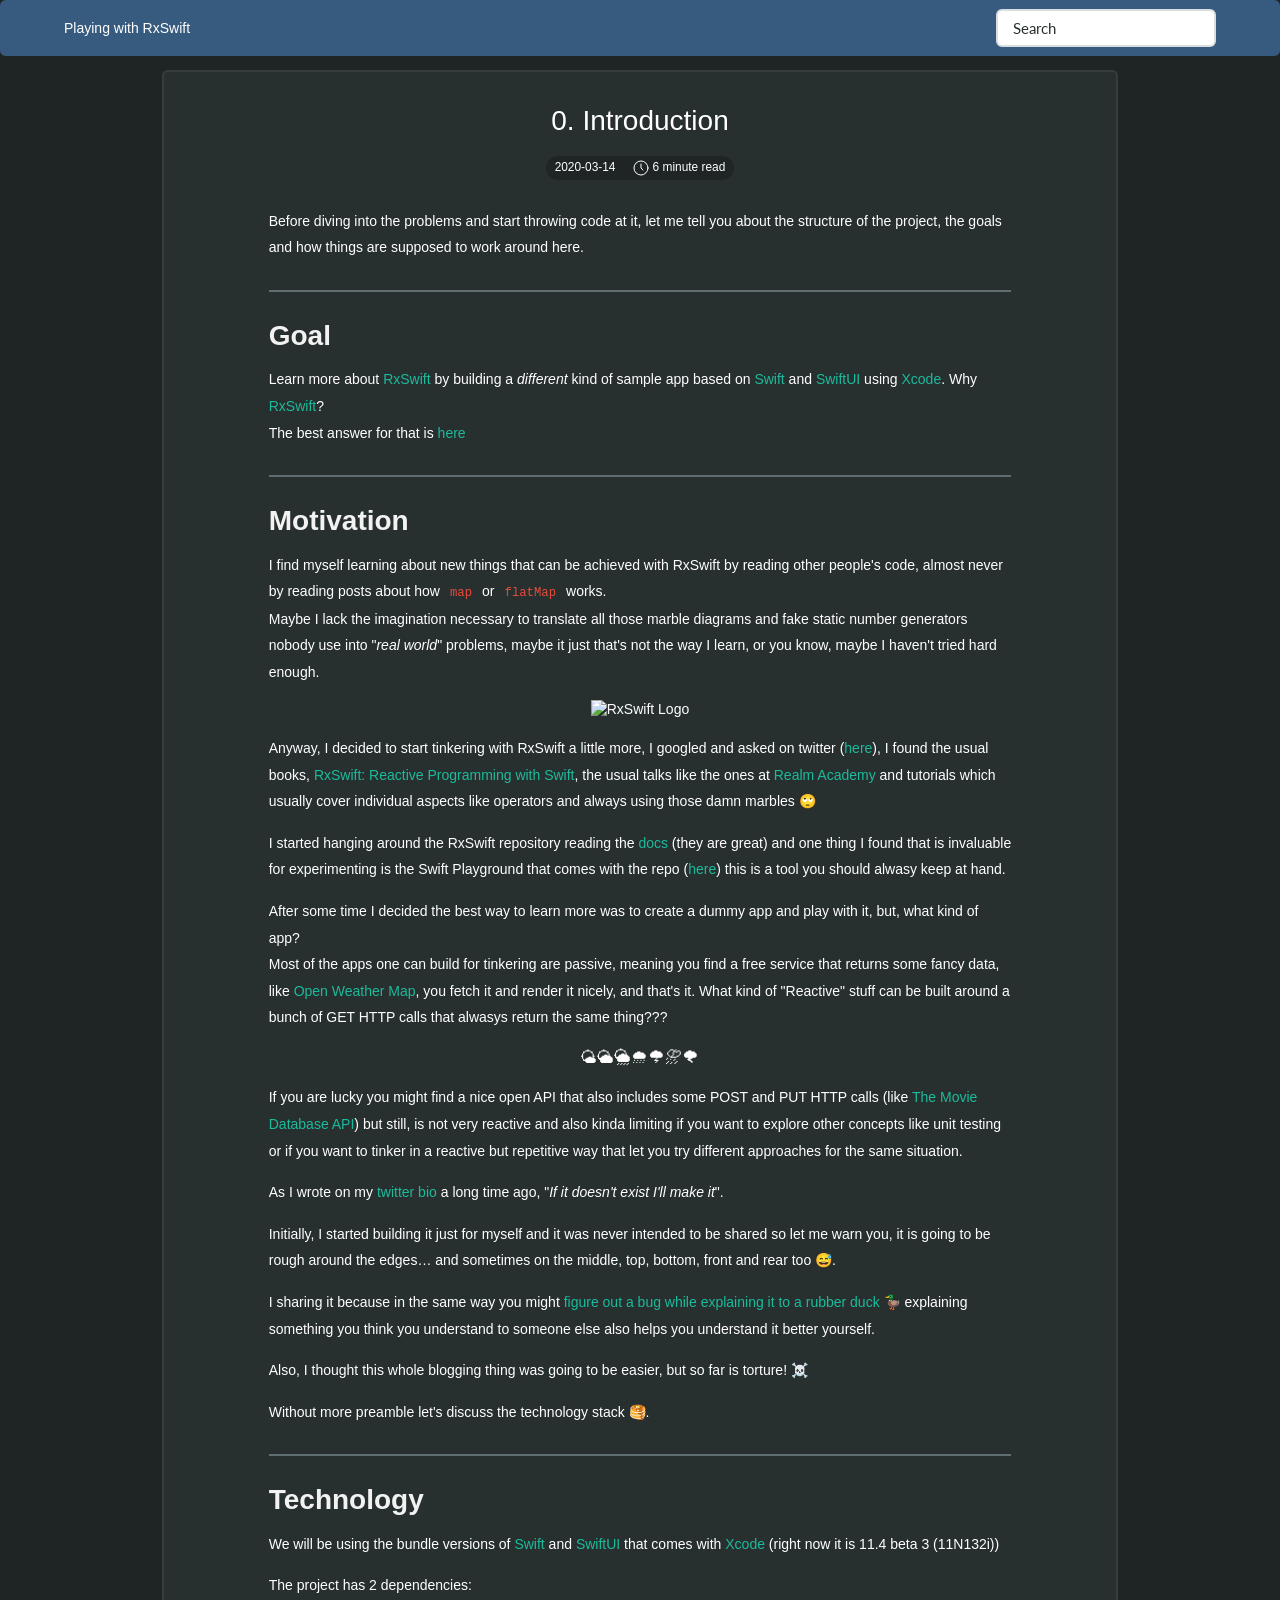
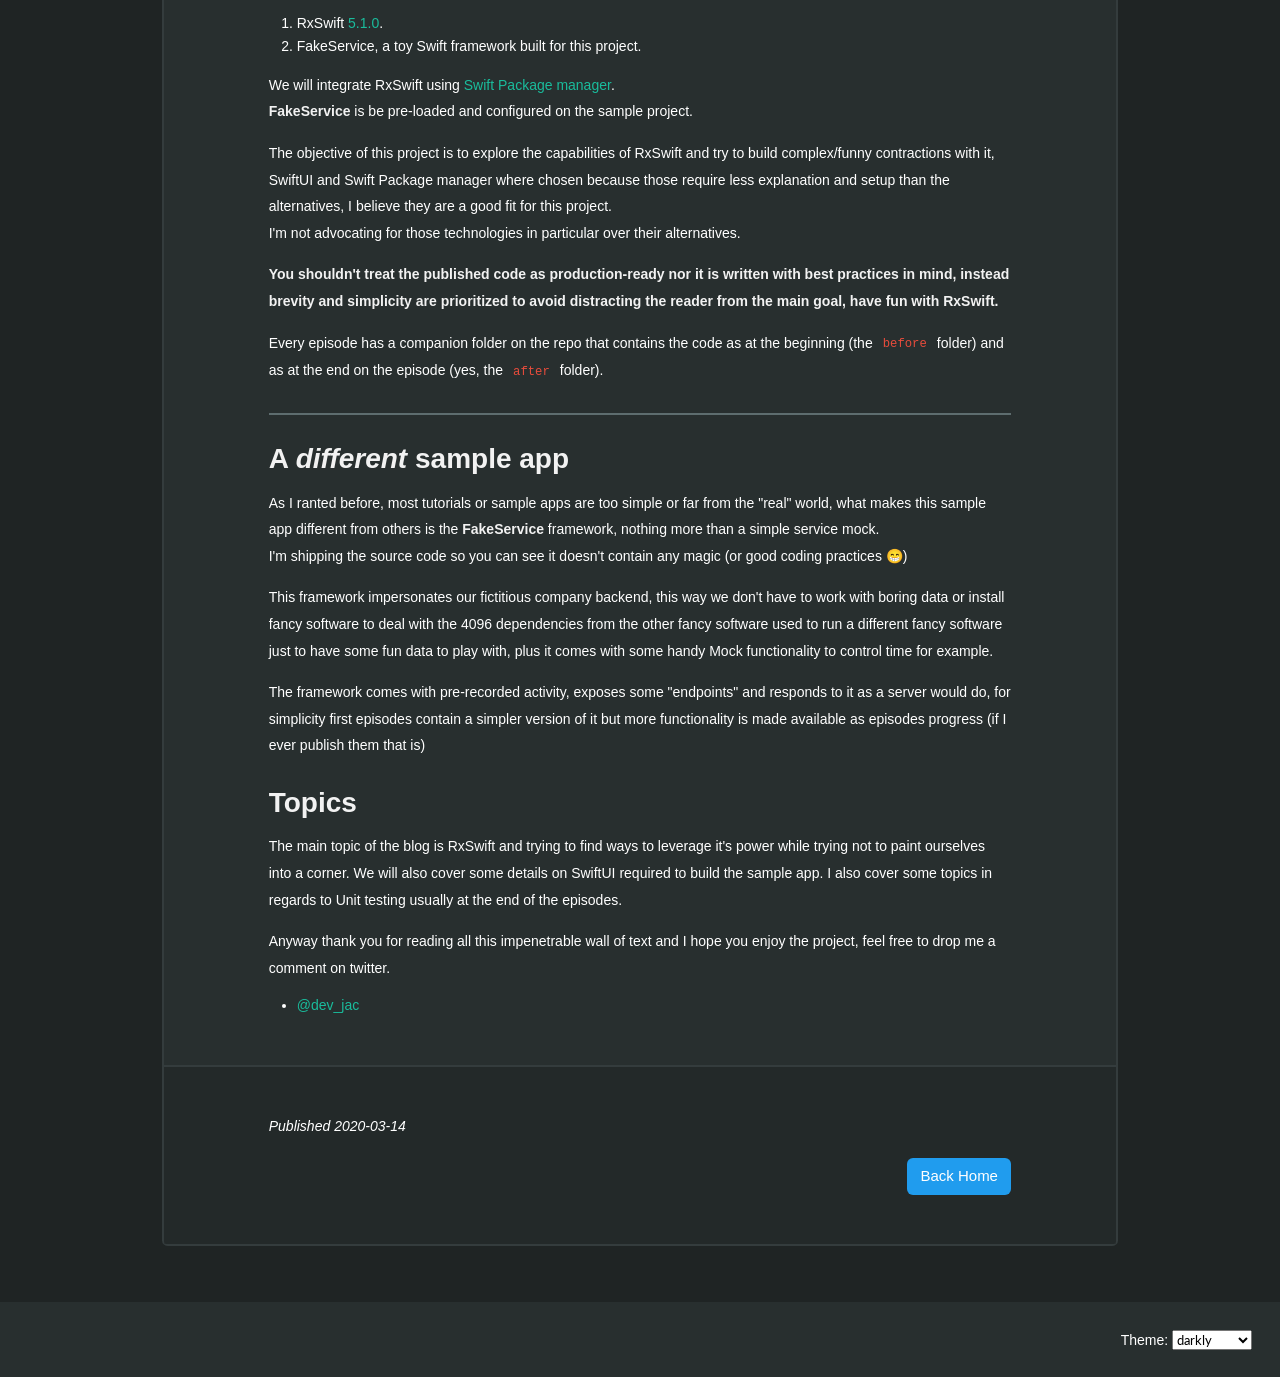
==== commit 47a41d11: "patching images relative paths" ====
--- a/post-000/index.html
+++ b/post-000/index.html
@@ -138,7 +138,7 @@
 <h1 id="motivation">Motivation</h1>
 <p>I find myself learning about new things that can be achieved with RxSwift by reading other people's code, almost never by reading posts about how <code>map</code> or <code>flatMap</code> works.<br />
 Maybe I lack the imagination necessary to translate all those marble diagrams and fake static number generators nobody use into &quot;<em>real world</em>&quot; problems, maybe it just that's not the way I learn, or you know, maybe I haven't tried hard enough.</p>
-<div align="center"><img src="../../rxswift_logo.png" alt="RxSwift Logo"></div>
+<div align="center"><img src="../../playing-with-rxswift/rxswift_logo.png" alt="RxSwift Logo"></div>
 <p>Anyway, I decided to start tinkering with RxSwift a little more, I googled and asked on twitter (<a href="https://twitter.com/dev_jac/status/1230657972470075392">here</a>), I found the usual books, <a href="https://store.raywenderlich.com/products/rxswift">RxSwift: Reactive Programming with Swift</a>, the usual talks like the ones at <a href="https://academy.realm.io/posts/learning-path-rxswift-from-start-to-finish/">Realm Academy</a> and tutorials which usually cover individual aspects like operators and always using those damn marbles 🙄</p>
 <p>I started hanging around the RxSwift repository reading the <a href="https://github.com/ReactiveX/RxSwift/tree/master/Documentation">docs</a> (they are great) and one thing I found that is invaluable for experimenting is the Swift Playground that comes with the repo (<a href="https://github.com/ReactiveX/RxSwift/blob/master/Documentation/Playgrounds.md">here</a>) this is a tool you should alwasy keep at hand.</p>
 <p>After some time I decided the best way to learn more was to create a dummy app and play with it, but, what kind of app?<br />
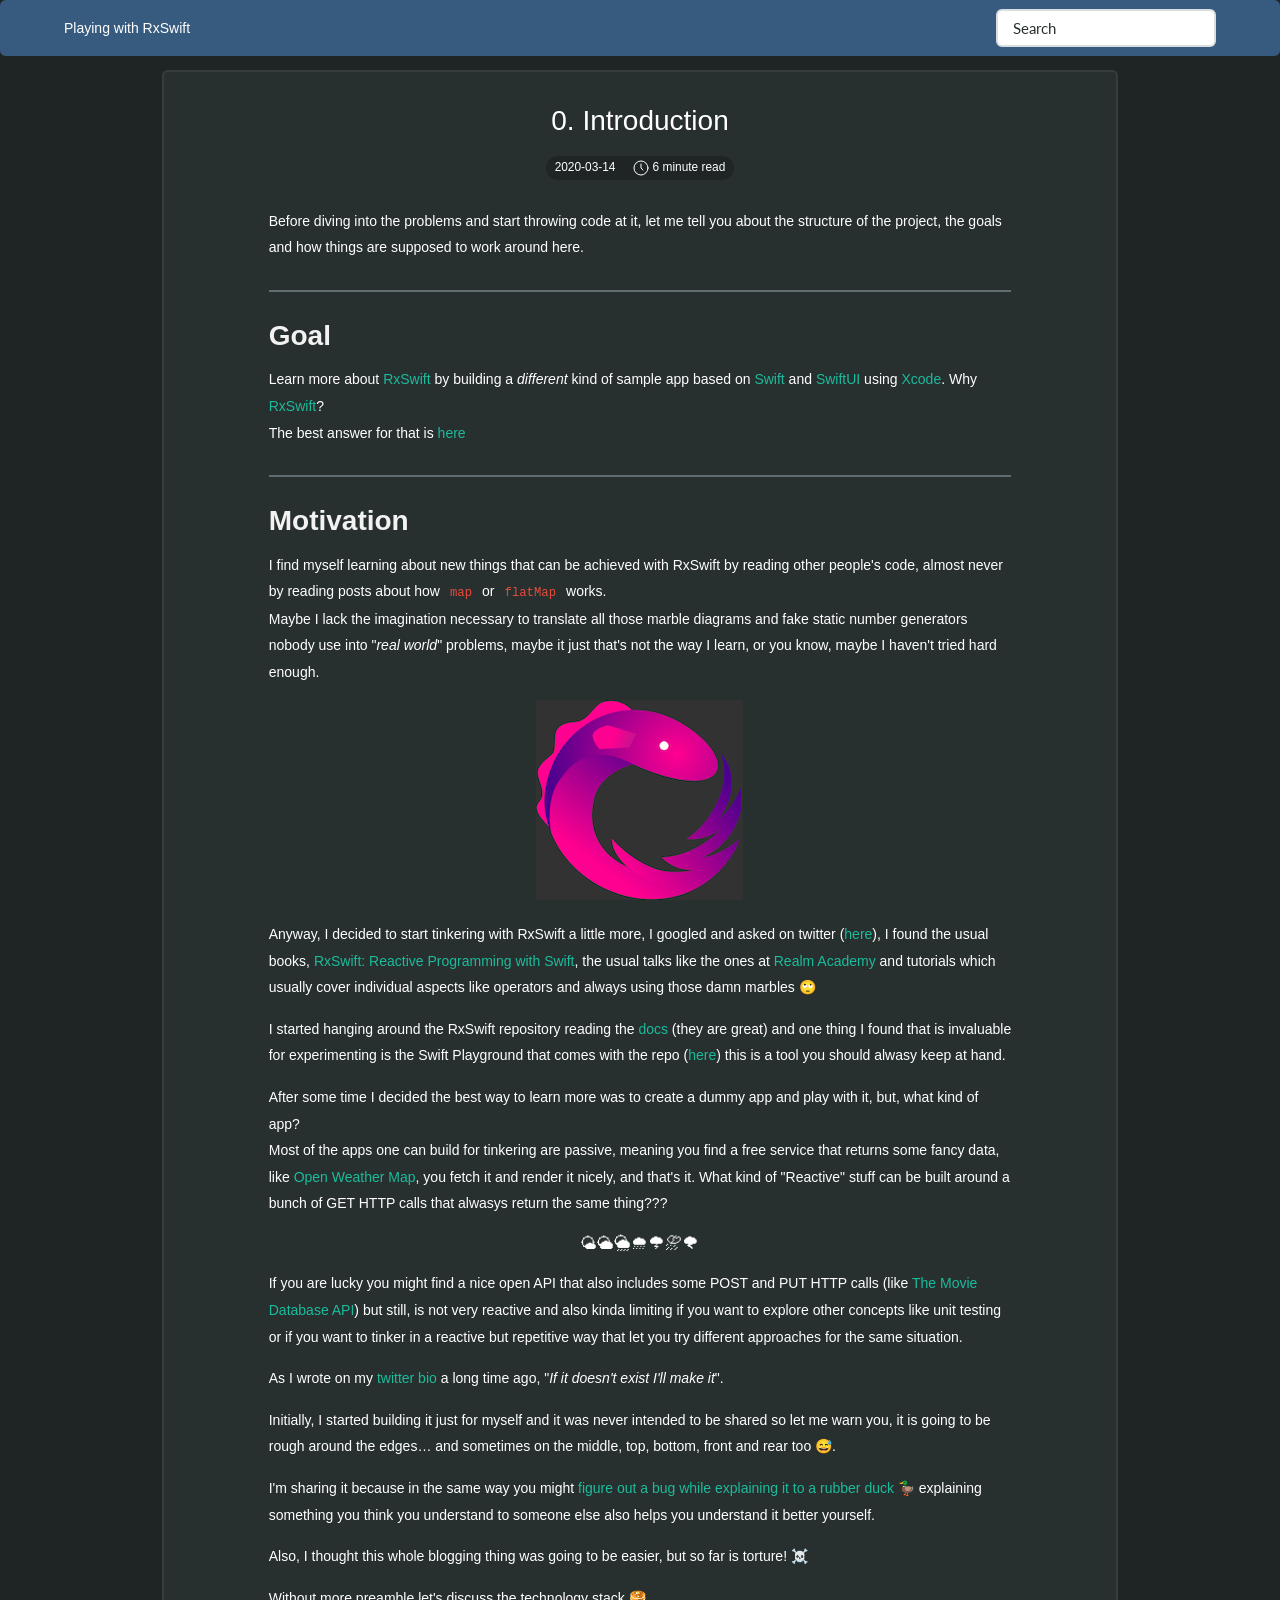
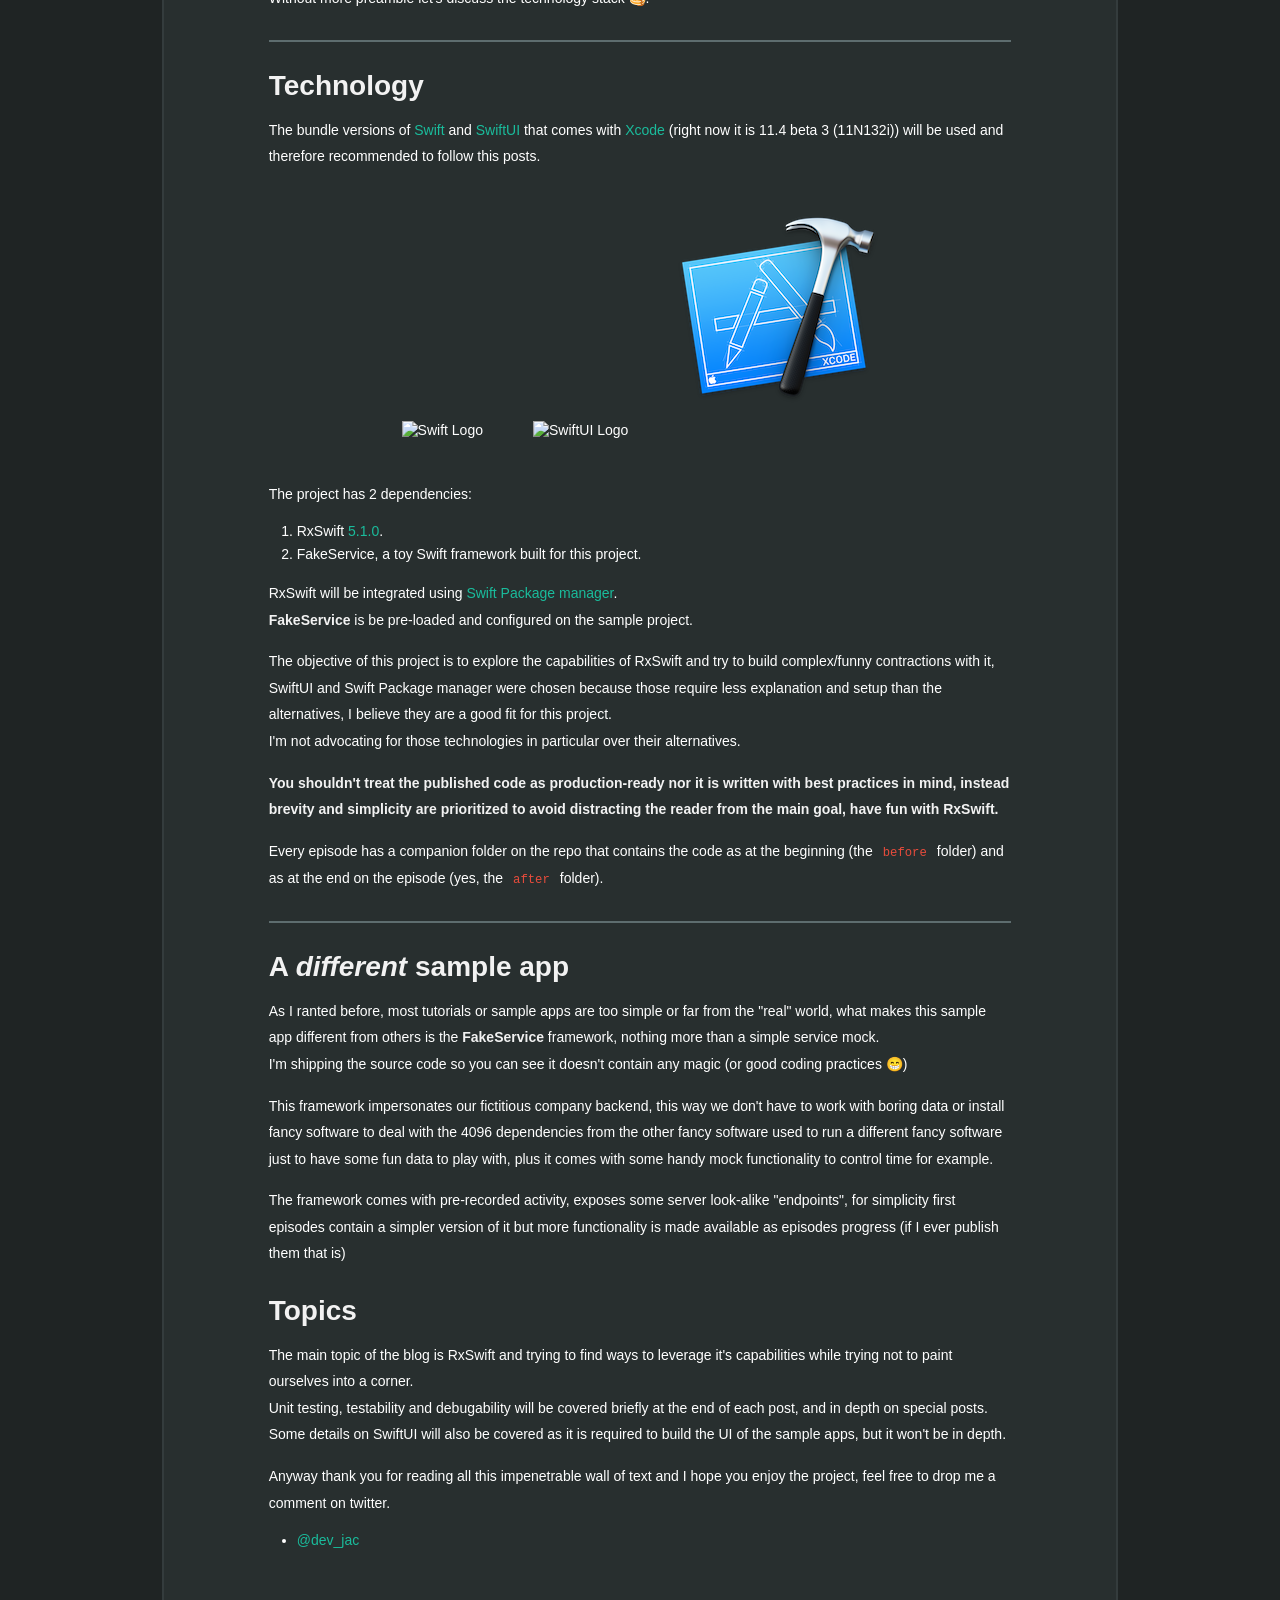
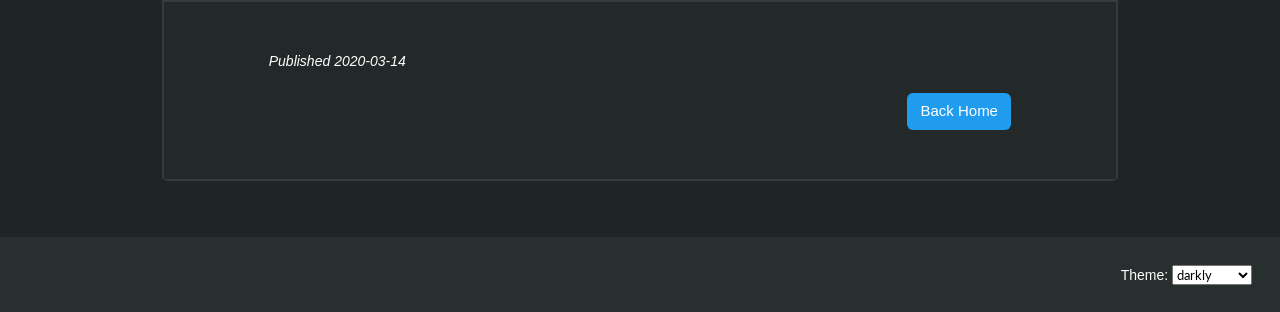
==== commit 9ee3e3e3: "Publishing post 2 and making small changes on post 0 and 1" ====
--- a/post-000/index.html
+++ b/post-000/index.html
@@ -138,7 +138,7 @@
 <h1 id="motivation">Motivation</h1>
 <p>I find myself learning about new things that can be achieved with RxSwift by reading other people's code, almost never by reading posts about how <code>map</code> or <code>flatMap</code> works.<br />
 Maybe I lack the imagination necessary to translate all those marble diagrams and fake static number generators nobody use into &quot;<em>real world</em>&quot; problems, maybe it just that's not the way I learn, or you know, maybe I haven't tried hard enough.</p>
-<div align="center"><img src="../../playing-with-rxswift/rxswift_logo.png" alt="RxSwift Logo"></div>
+<div align="center"><img src="../rxswift_logo.png" alt="RxSwift Logo"></div>
 <p>Anyway, I decided to start tinkering with RxSwift a little more, I googled and asked on twitter (<a href="https://twitter.com/dev_jac/status/1230657972470075392">here</a>), I found the usual books, <a href="https://store.raywenderlich.com/products/rxswift">RxSwift: Reactive Programming with Swift</a>, the usual talks like the ones at <a href="https://academy.realm.io/posts/learning-path-rxswift-from-start-to-finish/">Realm Academy</a> and tutorials which usually cover individual aspects like operators and always using those damn marbles 🙄</p>
 <p>I started hanging around the RxSwift repository reading the <a href="https://github.com/ReactiveX/RxSwift/tree/master/Documentation">docs</a> (they are great) and one thing I found that is invaluable for experimenting is the Swift Playground that comes with the repo (<a href="https://github.com/ReactiveX/RxSwift/blob/master/Documentation/Playgrounds.md">here</a>) this is a tool you should alwasy keep at hand.</p>
 <p>After some time I decided the best way to learn more was to create a dummy app and play with it, but, what kind of app?<br />
@@ -147,21 +147,22 @@
 <p>If you are lucky you might find a nice open API that also includes some POST and PUT HTTP calls (like <a href="https://developers.themoviedb.org/3/account/mark-as-favorite">The Movie Database API</a>) but still, is not very reactive and also kinda limiting if you want to explore other concepts like unit testing or if you want to tinker in a reactive but repetitive way that let you try different approaches for the same situation.</p>
 <p>As I wrote on my <a href="https://twitter.com/dev_jac">twitter bio</a> a long time ago, &quot;<em>If it doesn't exist I'll make it</em>&quot;.</p>
 <p>Initially, I started building it just for myself and it was never intended to be shared so let me warn you, it is going to be rough around the edges… and sometimes on the middle, top, bottom, front and rear too 😅.</p>
-<p>I sharing it because in the same way you might <a href="https://en.wikipedia.org/wiki/Rubber_duck_debugging">figure out a bug while explaining it to a rubber duck 🦆</a> explaining something you think you understand to someone else also helps you understand it better yourself.</p>
+<p>I'm sharing it because in the same way you might <a href="https://en.wikipedia.org/wiki/Rubber_duck_debugging">figure out a bug while explaining it to a rubber duck 🦆</a> explaining something you think you understand to someone else also helps you understand it better yourself.</p>
 <p>Also, I thought this whole blogging thing was going to be easier, but so far is torture! ☠️</p>
 <p>Without more preamble let's discuss the technology stack 🥞.</p>
 <table><thead><tr><th></th></tr></thead><tbody>
 </tbody></table>
 <h1 id="technology">Technology</h1>
-<p>We will be using the bundle versions of <a href="https://developer.apple.com/swift/">Swift</a> and <a href="https://developer.apple.com/xcode/swiftui/">SwiftUI</a> that comes with <a href="https://developer.apple.com/xcode/">Xcode</a> (right now it is 11.4 beta 3 (11N132i))</p>
+<p>The bundle versions of <a href="https://developer.apple.com/swift/">Swift</a> and <a href="https://developer.apple.com/xcode/swiftui/">SwiftUI</a> that comes with <a href="https://developer.apple.com/xcode/">Xcode</a> (right now it is 11.4 beta 3 (11N132i)) will be used and therefore recommended to follow this posts.</p>
+<div align="center"><img src="../Swift_logo.png" alt="Swift Logo" style="margin:25px"><img src="../SwiftUI_logo.png" alt="SwiftUI Logo" style="margin:25px"><img src="../000_xcode_icon.png" alt="RxSwift Logo" style="margin:25px"></div>
 <p>The project has 2 dependencies:</p>
 <ol>
 <li>RxSwift <a href="https://github.com/ReactiveX/RxSwift">5.1.0</a>.</li>
 <li>FakeService, a toy Swift framework built for this project.</li>
 </ol>
-<p>We will integrate RxSwift using <a href="https://swift.org/package-manager/">Swift Package manager</a>.<br />
+<p>RxSwift will be integrated using <a href="https://swift.org/package-manager/">Swift Package manager</a>.<br />
 <strong>FakeService</strong> is be pre-loaded and configured on the sample project.</p>
-<p>The objective of this project is to explore the capabilities of RxSwift and try to build complex/funny contractions with it, SwiftUI and Swift Package manager where chosen because those require less explanation and setup than the alternatives, I believe they are a good fit for this project.<br />
+<p>The objective of this project is to explore the capabilities of RxSwift and try to build complex/funny contractions with it, SwiftUI and Swift Package manager were chosen because those require less explanation and setup than the alternatives, I believe they are a good fit for this project.<br />
 I'm not advocating for those technologies in particular over their alternatives.</p>
 <p><strong>You shouldn't treat the published code as production-ready nor it is written with best practices in mind, instead brevity and simplicity are prioritized to avoid distracting the reader from the main goal, have fun with RxSwift.</strong></p>
 <p>Every episode has a companion folder on the repo that contains the code as at the beginning (the <code>before</code> folder) and as at the end on the episode (yes, the <code>after</code> folder).</p>
@@ -170,10 +171,12 @@
 <h1 id="a-different-sample-app">A <em>different</em> sample app</h1>
 <p>As I ranted before, most tutorials or sample apps are too simple or far from the &quot;real&quot; world, what makes this sample app different from others is the <strong>FakeService</strong> framework, nothing more than a simple service mock.<br />
 I'm shipping the source code so you can see it doesn't contain any magic (or good coding practices 😁)</p>
-<p>This framework impersonates our fictitious company backend, this way we don't have to work with boring data or install fancy software to deal with the 4096 dependencies from the other fancy software used to run a different fancy software just to have some fun data to play with, plus it comes with some handy Mock functionality to control time for example.</p>
-<p>The framework comes with pre-recorded activity, exposes some &quot;endpoints&quot; and responds to it as a server would do, for simplicity first episodes contain a simpler version of it but more functionality is made available as episodes progress (if I ever publish them that is)</p>
+<p>This framework impersonates our fictitious company backend, this way we don't have to work with boring data or install fancy software to deal with the 4096 dependencies from the other fancy software used to run a different fancy software just to have some fun data to play with, plus it comes with some handy mock functionality to control time for example.</p>
+<p>The framework comes with pre-recorded activity, exposes some server look-alike &quot;endpoints&quot;, for simplicity first episodes contain a simpler version of it but more functionality is made available as episodes progress (if I ever publish them that is)</p>
 <h1 id="topics">Topics</h1>
-<p>The main topic of the blog is RxSwift and trying to find ways to leverage it's power while trying not to paint ourselves into a corner. We will also cover some details on SwiftUI required to build the sample app. I also cover some topics in regards to Unit testing usually at the end of the episodes.</p>
+<p>The main topic of the blog is RxSwift and trying to find ways to leverage it's capabilities while trying not to paint ourselves into a corner.<br />
+Unit testing, testability and debugability will be covered briefly at the end of each post, and in depth on special posts.
+Some details on SwiftUI will also be covered as it is required to build the UI of the sample apps, but it won't be in depth.</p>
 <p>Anyway thank you for reading all this impenetrable wall of text and I hope you enjoy the project, feel free to drop me a comment on twitter.</p>
 <ul>
 <li><a href="https://twitter.com/dev_jac">@dev_jac</a></li>
@@ -315,4 +318,4 @@
     
 </body>
 
-</html>+</html>
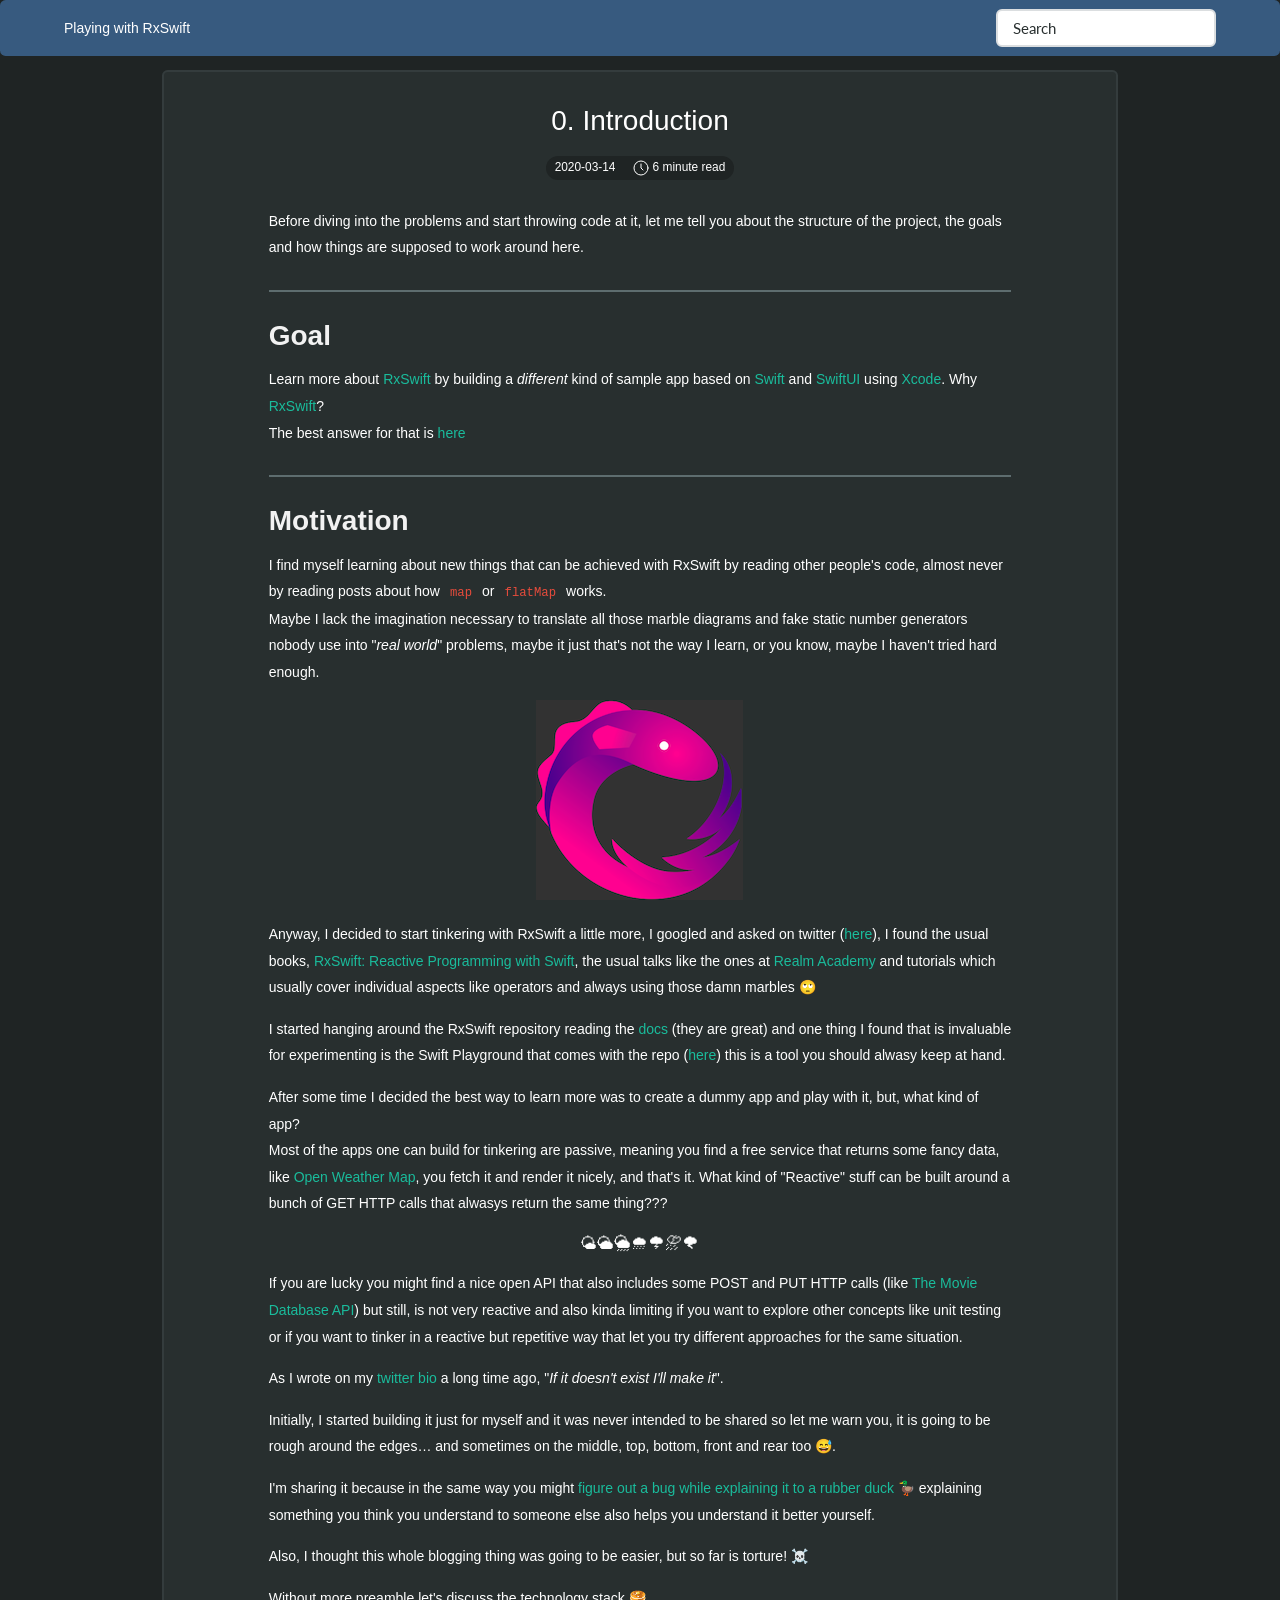
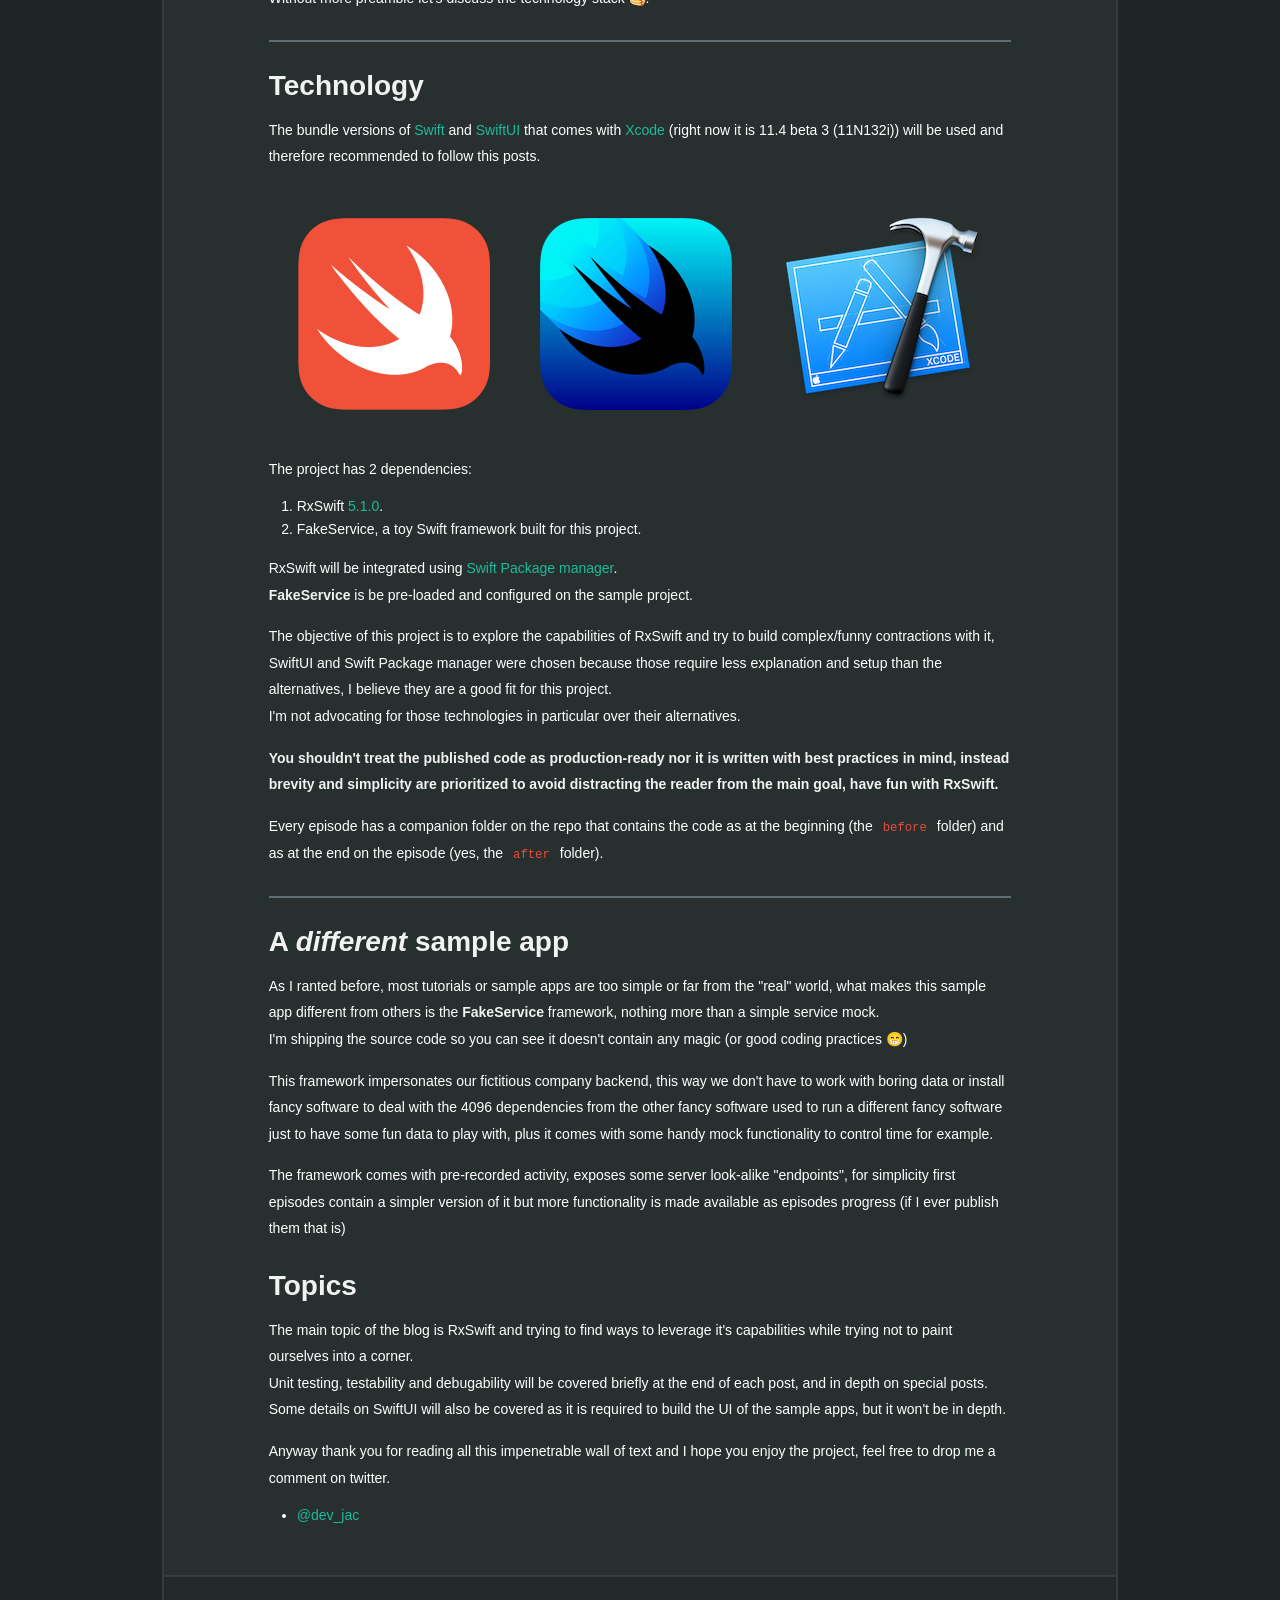
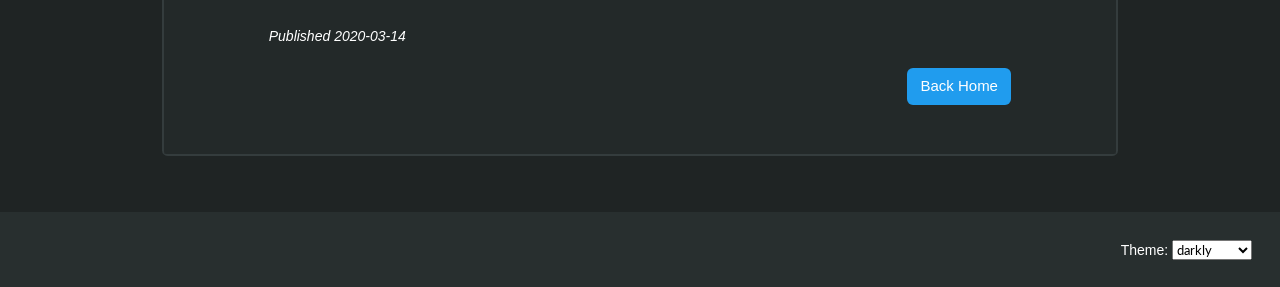
==== commit d367f95a: "Fixed image names on post 0" ====
--- a/post-000/index.html
+++ b/post-000/index.html
@@ -154,7 +154,7 @@
 </tbody></table>
 <h1 id="technology">Technology</h1>
 <p>The bundle versions of <a href="https://developer.apple.com/swift/">Swift</a> and <a href="https://developer.apple.com/xcode/swiftui/">SwiftUI</a> that comes with <a href="https://developer.apple.com/xcode/">Xcode</a> (right now it is 11.4 beta 3 (11N132i)) will be used and therefore recommended to follow this posts.</p>
-<div align="center"><img src="../Swift_logo.png" alt="Swift Logo" style="margin:25px"><img src="../SwiftUI_logo.png" alt="SwiftUI Logo" style="margin:25px"><img src="../000_xcode_icon.png" alt="RxSwift Logo" style="margin:25px"></div>
+<div align="center"><img src="../swift_logo.png" alt="Swift Logo" style="margin:25px"><img src="../swiftui_logo.png" alt="SwiftUI Logo" style="margin:25px"><img src="../000_xcode_icon.png" alt="RxSwift Logo" style="margin:25px"></div>
 <p>The project has 2 dependencies:</p>
 <ol>
 <li>RxSwift <a href="https://github.com/ReactiveX/RxSwift">5.1.0</a>.</li>
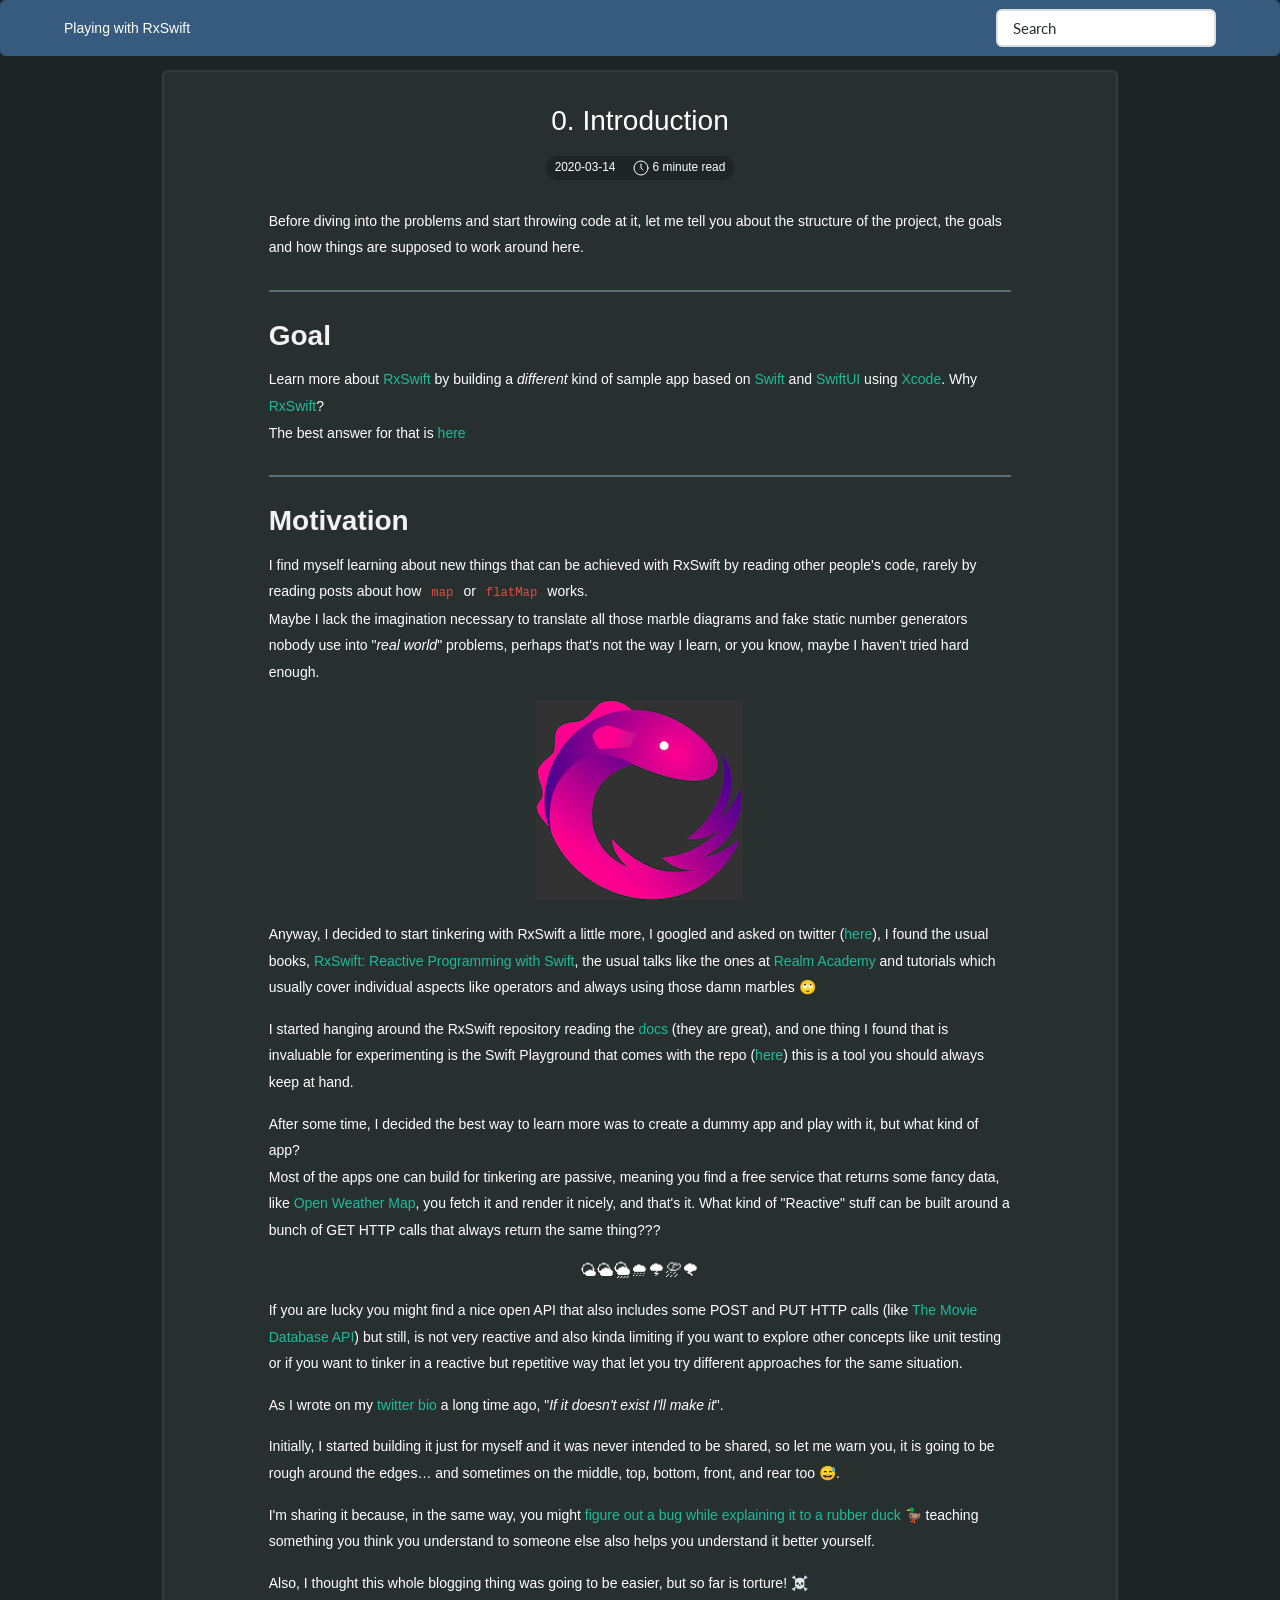
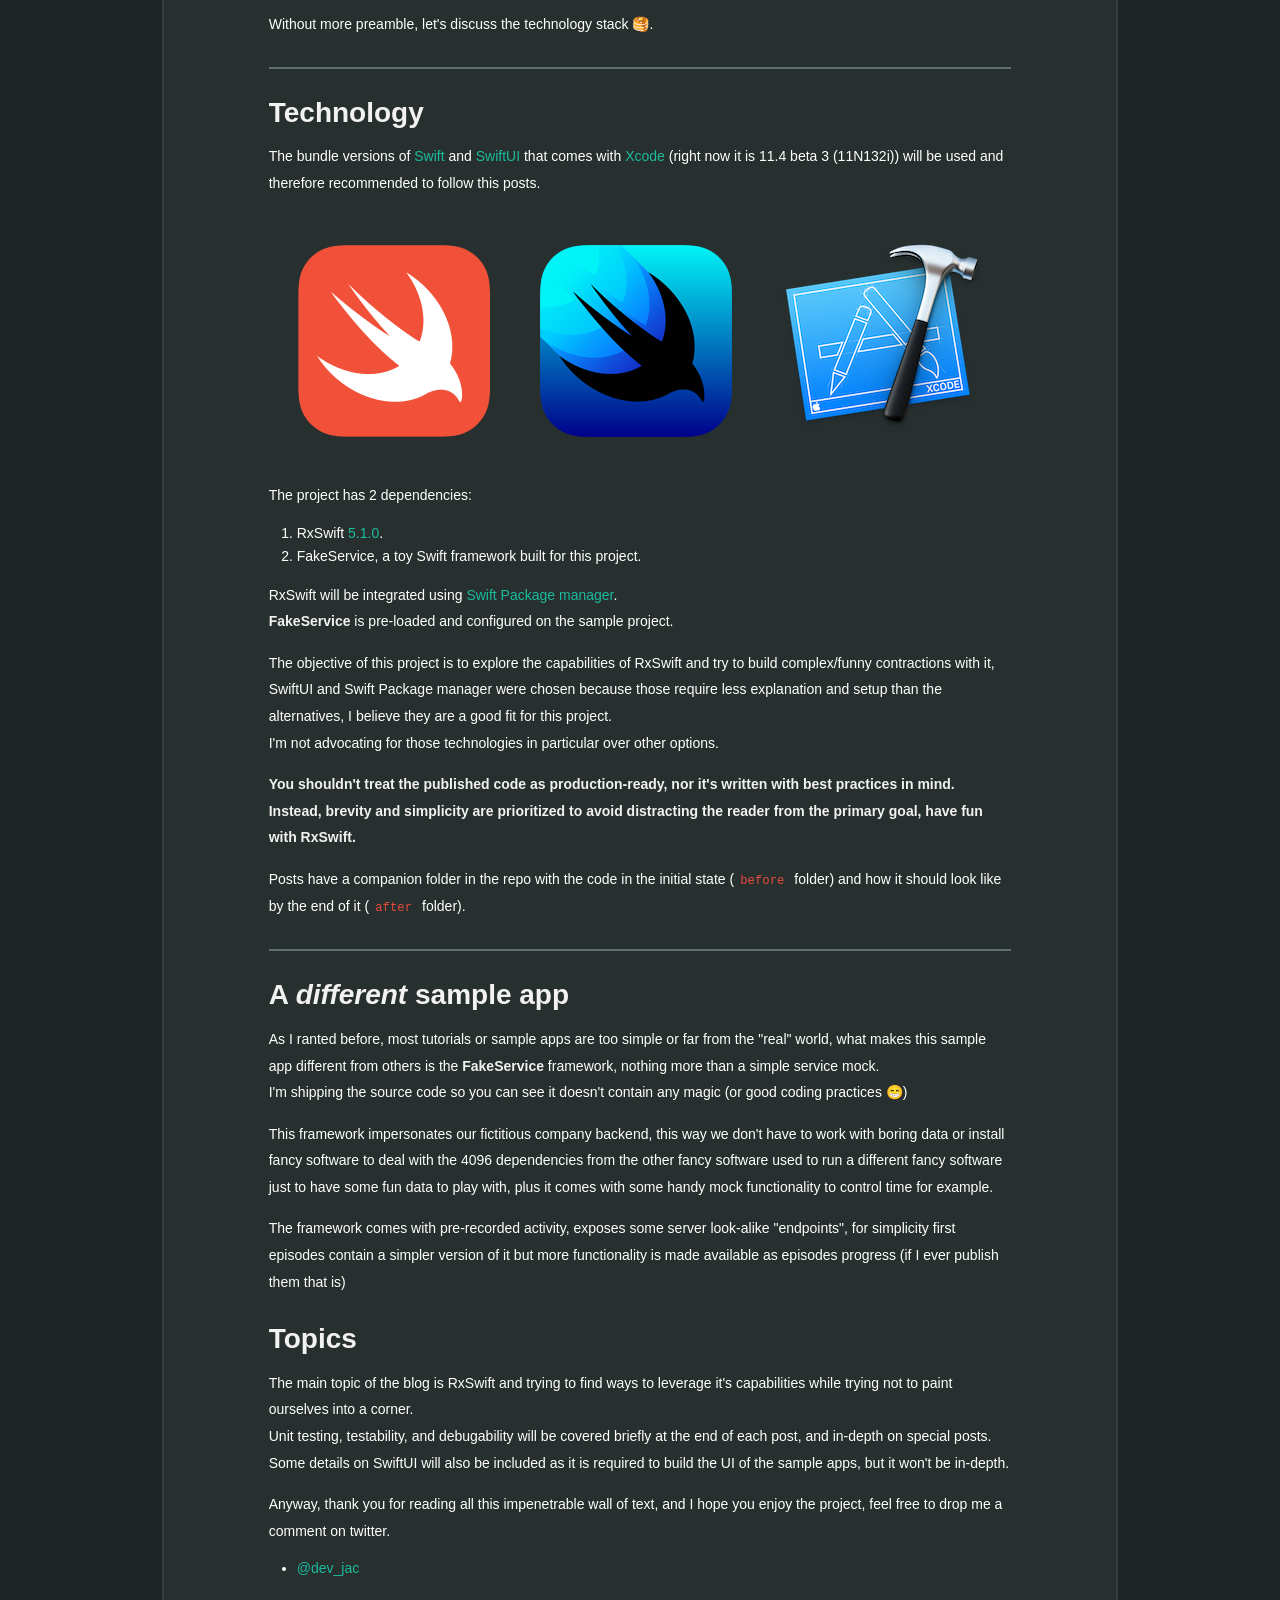
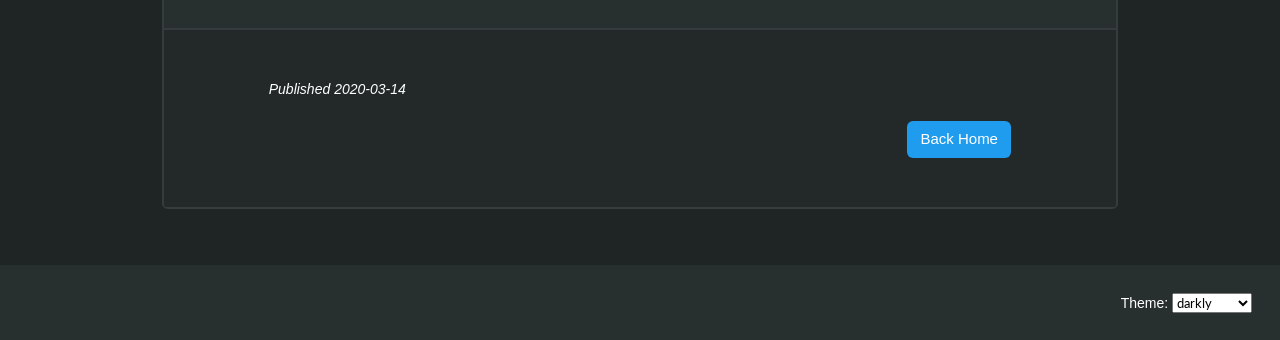
==== commit b4f566e0: "Updating public folder" ====
--- a/post-000/index.html
+++ b/post-000/index.html
@@ -136,20 +136,20 @@
 <table><thead><tr><th></th></tr></thead><tbody>
 </tbody></table>
 <h1 id="motivation">Motivation</h1>
-<p>I find myself learning about new things that can be achieved with RxSwift by reading other people's code, almost never by reading posts about how <code>map</code> or <code>flatMap</code> works.<br />
-Maybe I lack the imagination necessary to translate all those marble diagrams and fake static number generators nobody use into &quot;<em>real world</em>&quot; problems, maybe it just that's not the way I learn, or you know, maybe I haven't tried hard enough.</p>
+<p>I find myself learning about new things that can be achieved with RxSwift by reading other people's code, rarely by reading posts about how <code>map</code> or <code>flatMap</code> works.<br />
+Maybe I lack the imagination necessary to translate all those marble diagrams and fake static number generators nobody use into &quot;<em>real world</em>&quot; problems, perhaps that's not the way I learn, or you know, maybe I haven't tried hard enough.</p>
 <div align="center"><img src="../rxswift_logo.png" alt="RxSwift Logo"></div>
 <p>Anyway, I decided to start tinkering with RxSwift a little more, I googled and asked on twitter (<a href="https://twitter.com/dev_jac/status/1230657972470075392">here</a>), I found the usual books, <a href="https://store.raywenderlich.com/products/rxswift">RxSwift: Reactive Programming with Swift</a>, the usual talks like the ones at <a href="https://academy.realm.io/posts/learning-path-rxswift-from-start-to-finish/">Realm Academy</a> and tutorials which usually cover individual aspects like operators and always using those damn marbles 🙄</p>
-<p>I started hanging around the RxSwift repository reading the <a href="https://github.com/ReactiveX/RxSwift/tree/master/Documentation">docs</a> (they are great) and one thing I found that is invaluable for experimenting is the Swift Playground that comes with the repo (<a href="https://github.com/ReactiveX/RxSwift/blob/master/Documentation/Playgrounds.md">here</a>) this is a tool you should alwasy keep at hand.</p>
-<p>After some time I decided the best way to learn more was to create a dummy app and play with it, but, what kind of app?<br />
-Most of the apps one can build for tinkering are passive, meaning you find a free service that returns some fancy data, like <a href="https://openweathermap.org/api">Open Weather Map</a>, you fetch it and render it nicely, and that's it. What kind of &quot;Reactive&quot; stuff can be built around a bunch of GET HTTP calls that alwasys return the same thing???</p>
+<p>I started hanging around the RxSwift repository reading the <a href="https://github.com/ReactiveX/RxSwift/tree/master/Documentation">docs</a> (they are great), and one thing I found that is invaluable for experimenting is the Swift Playground that comes with the repo (<a href="https://github.com/ReactiveX/RxSwift/blob/master/Documentation/Playgrounds.md">here</a>) this is a tool you should always keep at hand.</p>
+<p>After some time, I decided the best way to learn more was to create a dummy app and play with it, but what kind of app?<br />
+Most of the apps one can build for tinkering are passive, meaning you find a free service that returns some fancy data, like <a href="https://openweathermap.org/api">Open Weather Map</a>, you fetch it and render it nicely, and that's it. What kind of &quot;Reactive&quot; stuff can be built around a bunch of GET HTTP calls that always return the same thing???</p>
 <div align="center"><big>🌤🌥🌦🌨🌩⛈🌪</big></div>
 <p>If you are lucky you might find a nice open API that also includes some POST and PUT HTTP calls (like <a href="https://developers.themoviedb.org/3/account/mark-as-favorite">The Movie Database API</a>) but still, is not very reactive and also kinda limiting if you want to explore other concepts like unit testing or if you want to tinker in a reactive but repetitive way that let you try different approaches for the same situation.</p>
 <p>As I wrote on my <a href="https://twitter.com/dev_jac">twitter bio</a> a long time ago, &quot;<em>If it doesn't exist I'll make it</em>&quot;.</p>
-<p>Initially, I started building it just for myself and it was never intended to be shared so let me warn you, it is going to be rough around the edges… and sometimes on the middle, top, bottom, front and rear too 😅.</p>
-<p>I'm sharing it because in the same way you might <a href="https://en.wikipedia.org/wiki/Rubber_duck_debugging">figure out a bug while explaining it to a rubber duck 🦆</a> explaining something you think you understand to someone else also helps you understand it better yourself.</p>
+<p>Initially, I started building it just for myself and it was never intended to be shared, so let me warn you, it is going to be rough around the edges… and sometimes on the middle, top, bottom, front, and rear too 😅.</p>
+<p>I'm sharing it because, in the same way, you might <a href="https://en.wikipedia.org/wiki/Rubber_duck_debugging">figure out a bug while explaining it to a rubber duck 🦆</a> teaching something you think you understand to someone else also helps you understand it better yourself.</p>
 <p>Also, I thought this whole blogging thing was going to be easier, but so far is torture! ☠️</p>
-<p>Without more preamble let's discuss the technology stack 🥞.</p>
+<p>Without more preamble, let's discuss the technology stack 🥞.</p>
 <table><thead><tr><th></th></tr></thead><tbody>
 </tbody></table>
 <h1 id="technology">Technology</h1>
@@ -161,11 +161,11 @@
 <li>FakeService, a toy Swift framework built for this project.</li>
 </ol>
 <p>RxSwift will be integrated using <a href="https://swift.org/package-manager/">Swift Package manager</a>.<br />
-<strong>FakeService</strong> is be pre-loaded and configured on the sample project.</p>
+<strong>FakeService</strong> is pre-loaded and configured on the sample project.</p>
 <p>The objective of this project is to explore the capabilities of RxSwift and try to build complex/funny contractions with it, SwiftUI and Swift Package manager were chosen because those require less explanation and setup than the alternatives, I believe they are a good fit for this project.<br />
-I'm not advocating for those technologies in particular over their alternatives.</p>
-<p><strong>You shouldn't treat the published code as production-ready nor it is written with best practices in mind, instead brevity and simplicity are prioritized to avoid distracting the reader from the main goal, have fun with RxSwift.</strong></p>
-<p>Every episode has a companion folder on the repo that contains the code as at the beginning (the <code>before</code> folder) and as at the end on the episode (yes, the <code>after</code> folder).</p>
+I'm not advocating for those technologies in particular over other options.</p>
+<p><strong>You shouldn't treat the published code as production-ready, nor it's written with best practices in mind. Instead, brevity and simplicity are prioritized to avoid distracting the reader from the primary goal, have fun with RxSwift.</strong></p>
+<p>Posts have a companion folder in the repo with the code in the initial state (<code>before</code> folder) and how it should look like by the end of it (<code>after</code> folder).</p>
 <table><thead><tr><th></th></tr></thead><tbody>
 </tbody></table>
 <h1 id="a-different-sample-app">A <em>different</em> sample app</h1>
@@ -175,9 +175,9 @@
 <p>The framework comes with pre-recorded activity, exposes some server look-alike &quot;endpoints&quot;, for simplicity first episodes contain a simpler version of it but more functionality is made available as episodes progress (if I ever publish them that is)</p>
 <h1 id="topics">Topics</h1>
 <p>The main topic of the blog is RxSwift and trying to find ways to leverage it's capabilities while trying not to paint ourselves into a corner.<br />
-Unit testing, testability and debugability will be covered briefly at the end of each post, and in depth on special posts.
-Some details on SwiftUI will also be covered as it is required to build the UI of the sample apps, but it won't be in depth.</p>
-<p>Anyway thank you for reading all this impenetrable wall of text and I hope you enjoy the project, feel free to drop me a comment on twitter.</p>
+Unit testing, testability, and debugability will be covered briefly at the end of each post, and in-depth on special posts.
+Some details on SwiftUI will also be included as it is required to build the UI of the sample apps, but it won't be in-depth.</p>
+<p>Anyway, thank you for reading all this impenetrable wall of text, and I hope you enjoy the project, feel free to drop me a comment on twitter.</p>
 <ul>
 <li><a href="https://twitter.com/dev_jac">@dev_jac</a></li>
 </ul>
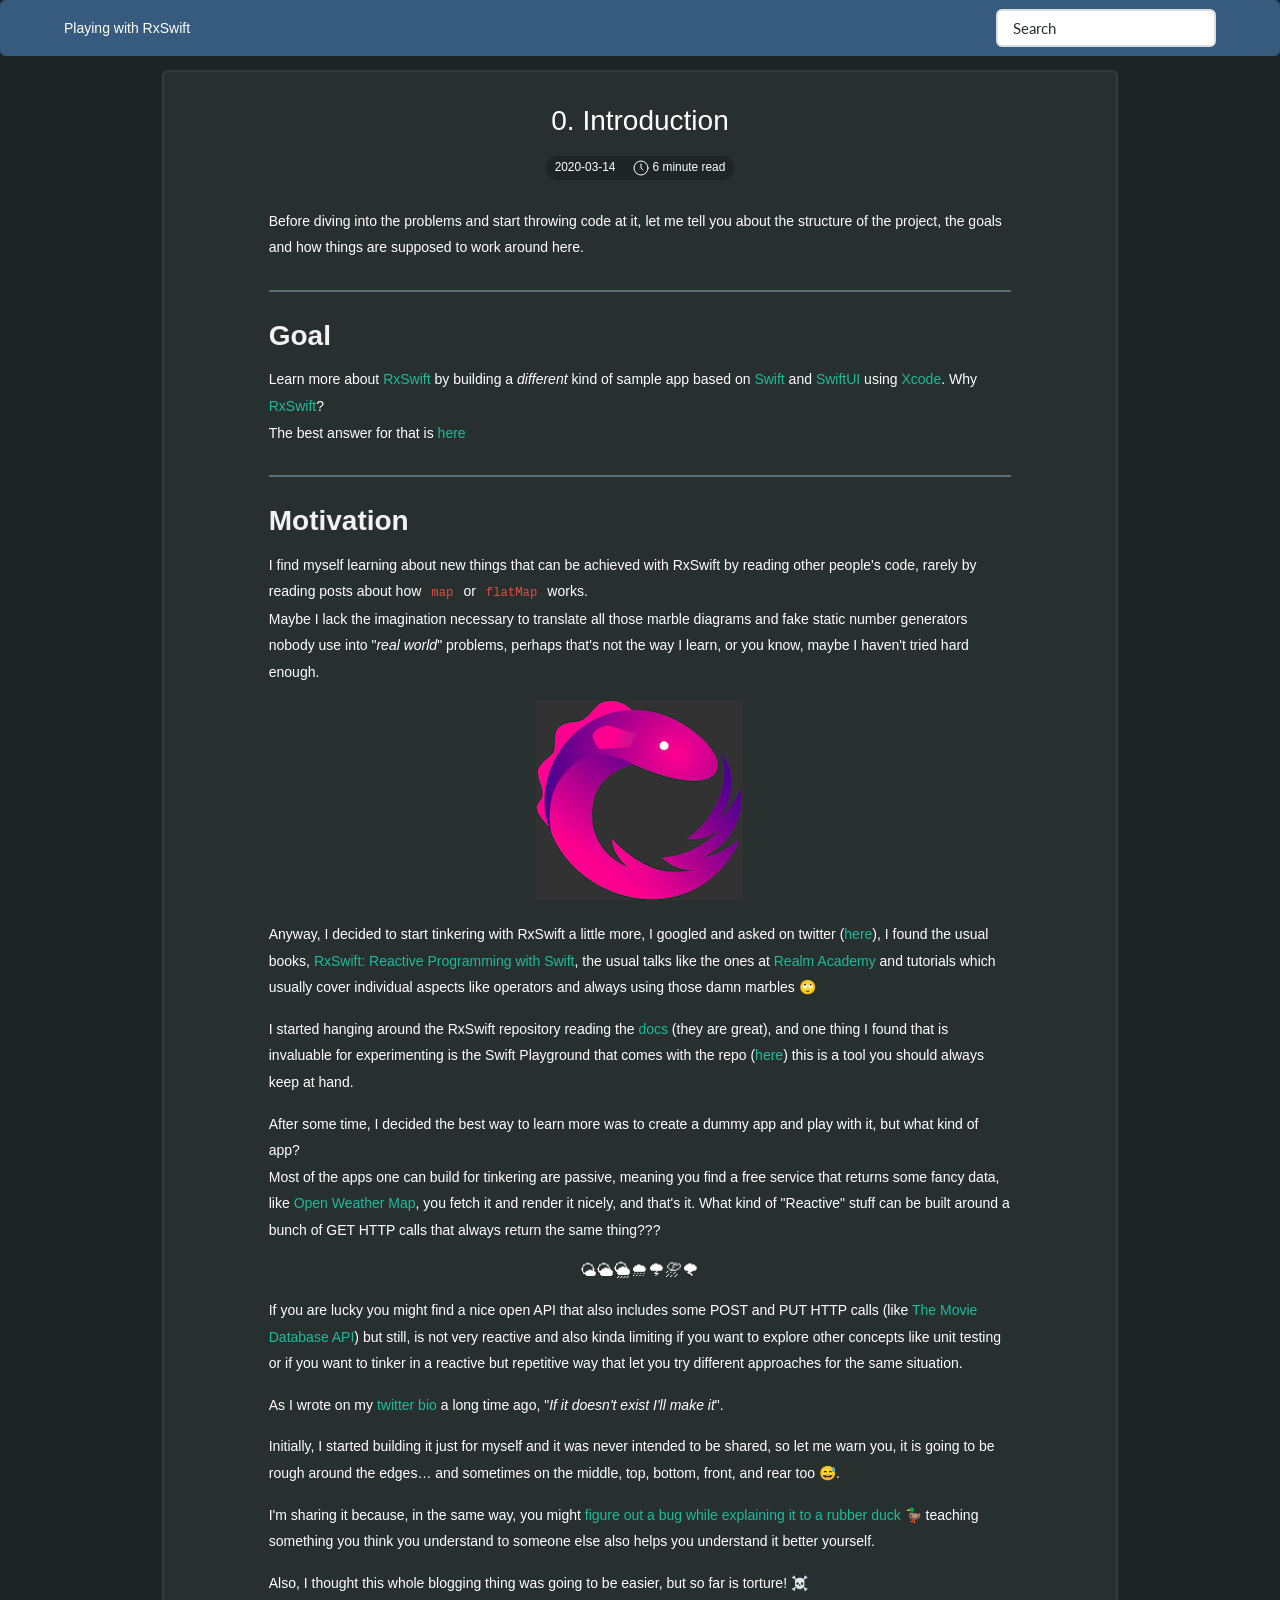
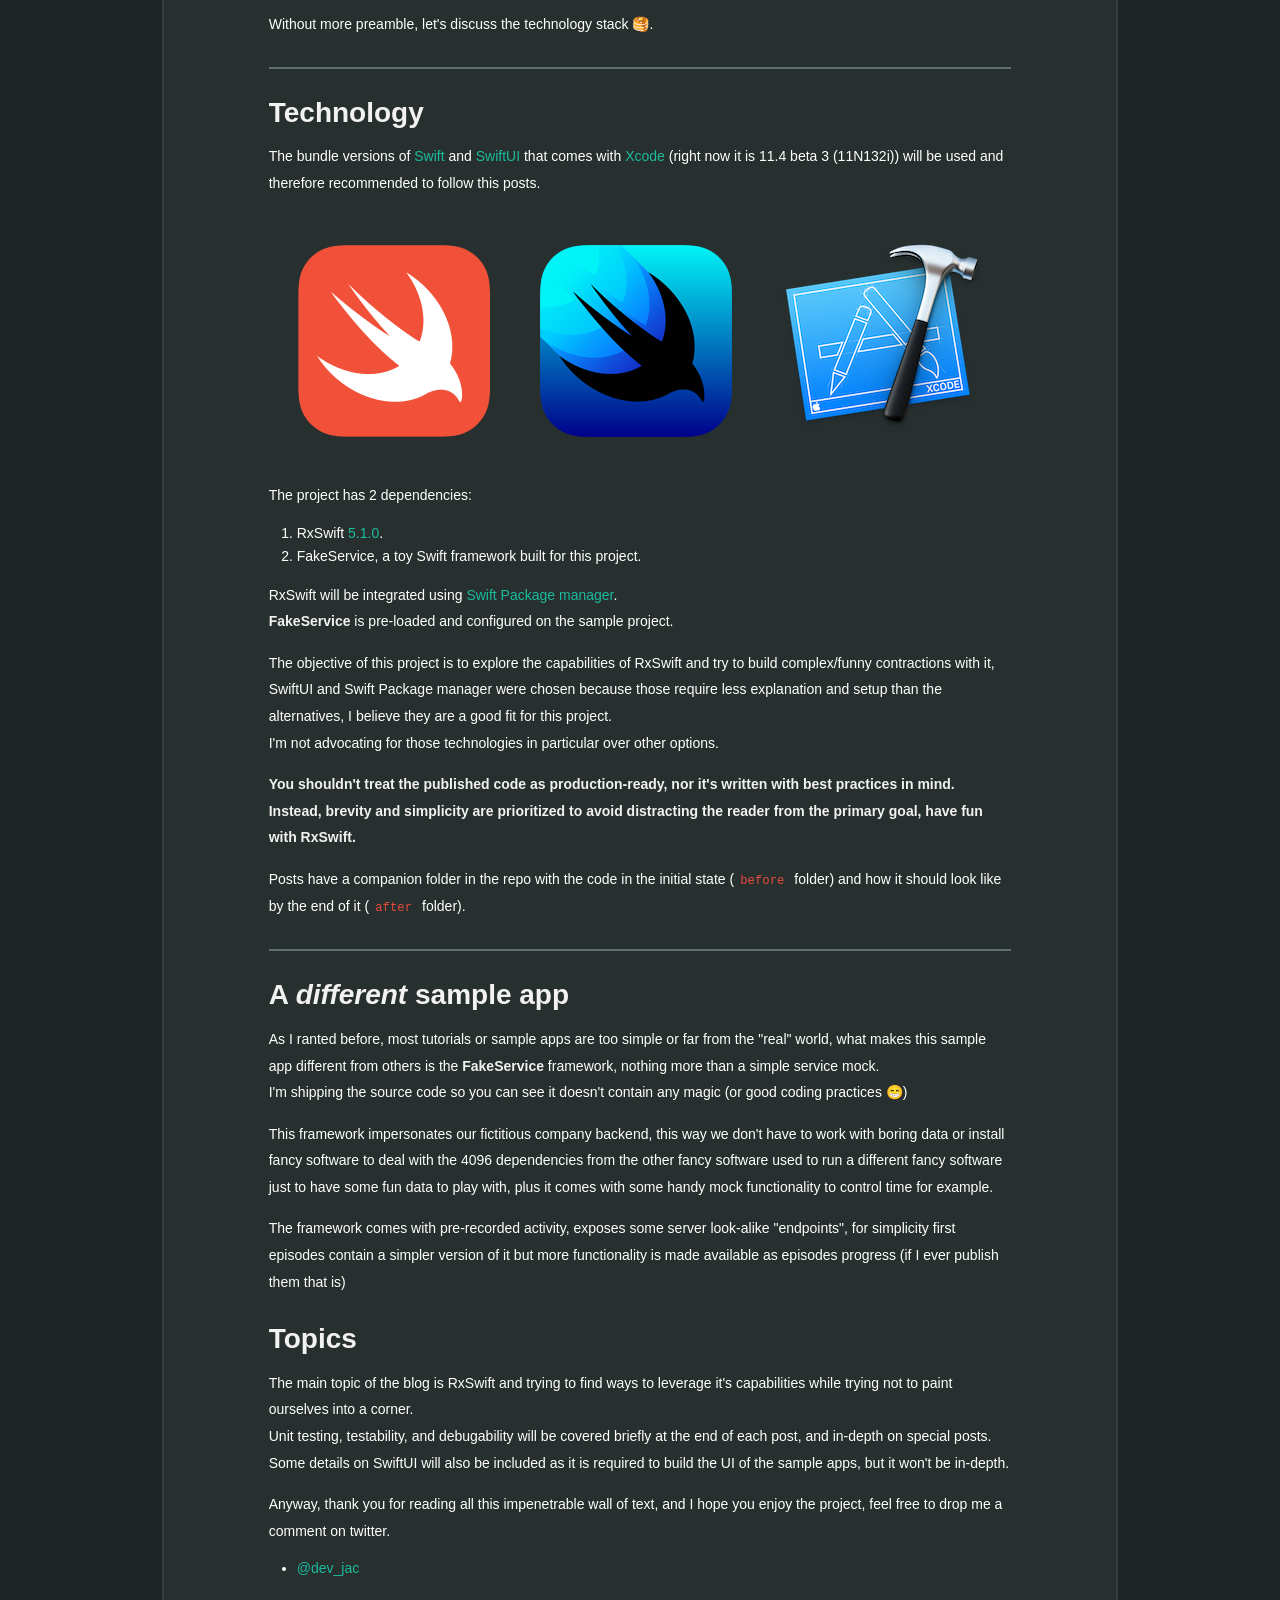
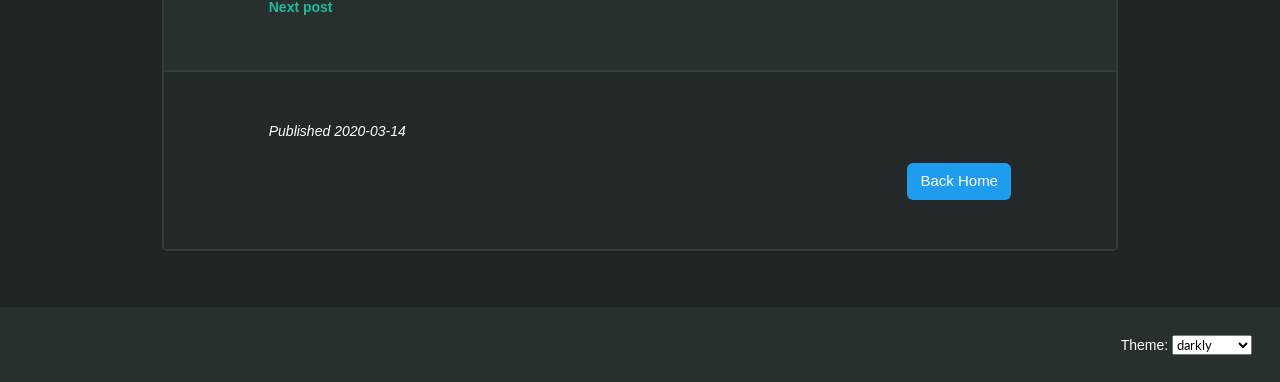
==== commit 373348ea: "Publishing the 3rd post (and small changes on the others)" ====
--- a/post-000/index.html
+++ b/post-000/index.html
@@ -181,6 +181,7 @@
 <ul>
 <li><a href="https://twitter.com/dev_jac">@dev_jac</a></li>
 </ul>
+<p><strong><a href="/post-001">Next post</a></strong> </p>
 
                             </div>
                         </div>
